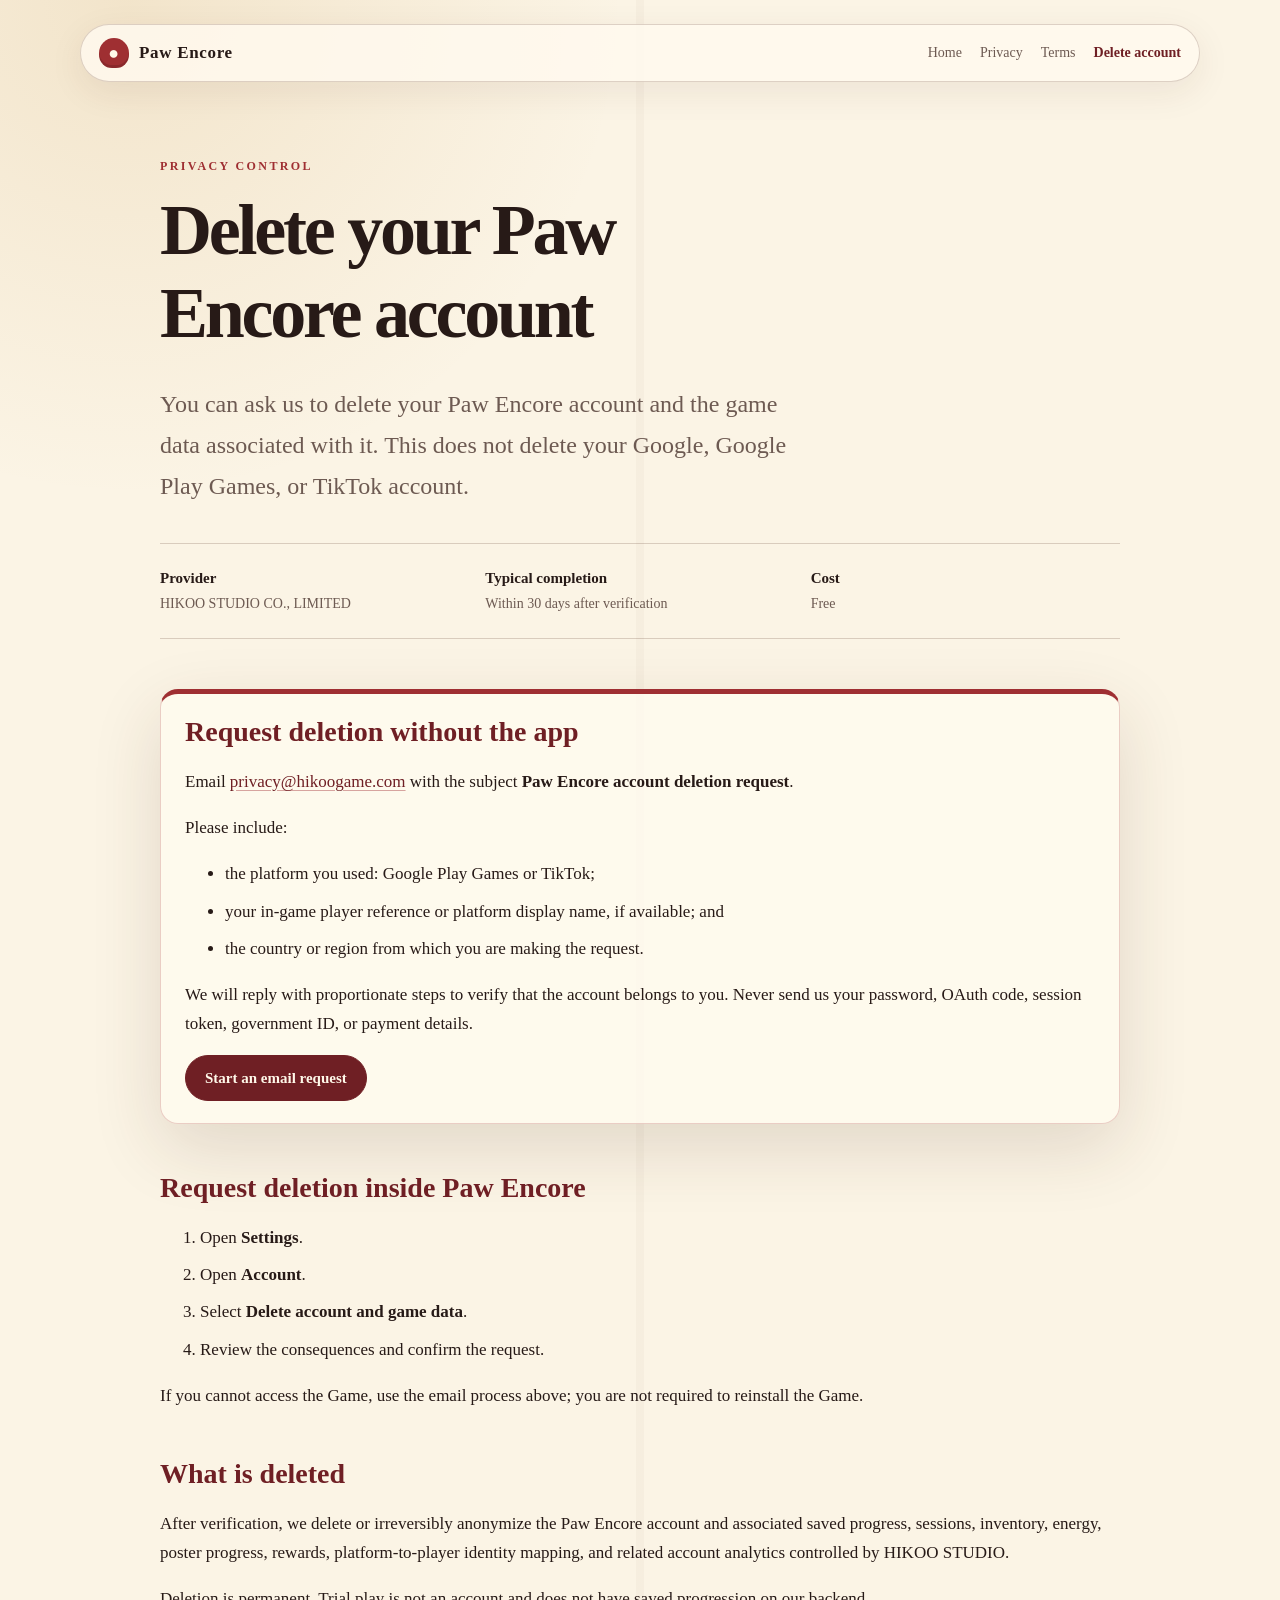
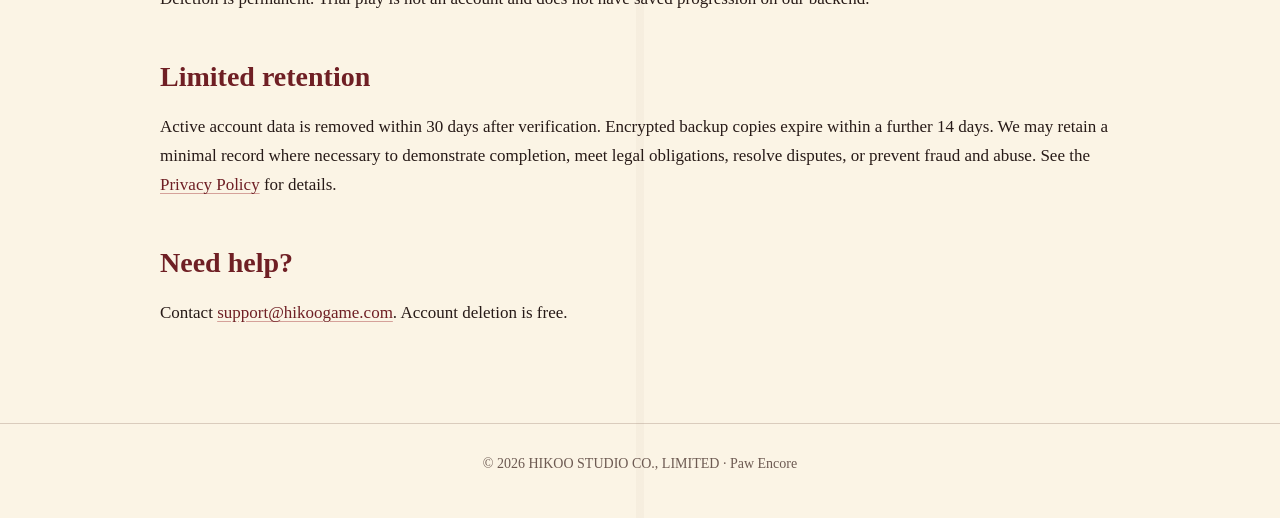
==== paw-encore/delete-account/index.html @ 59c387a2 "Publish Paw Encore legal site" ====
<!doctype html>
<html lang="en">
  <head>
    <meta charset="utf-8">
    <meta name="viewport" content="width=device-width, initial-scale=1">
    <meta name="description" content="Request deletion of your Paw Encore account and associated game data.">
    <title>Delete your account — Paw Encore</title>
    <link rel="icon" href="/favicon.svg" type="image/svg+xml">
    <link rel="stylesheet" href="/assets/site.css">
  </head>
  <body>
    <a class="skip-link" href="#content">Skip to content</a>
    <header class="site-header">
      <a class="brand" href="/"><span class="brand-mark" aria-hidden="true">●</span>Paw Encore</a>
      <nav aria-label="Main navigation">
        <a href="/">Home</a>
        <a href="/paw-encore/privacy/">Privacy</a>
        <a href="/paw-encore/terms/">Terms</a>
        <a aria-current="page" href="/paw-encore/delete-account/">Delete account</a>
      </nav>
    </header>
    <main id="content" class="document">
      <p class="eyebrow">Privacy control</p>
      <h1>Delete your Paw Encore account</h1>
      <p class="lede">You can ask us to delete your Paw Encore account and the game data associated with it. This does not delete your Google, Google Play Games, or TikTok account.</p>
      <div class="document-meta">
        <div><strong>Provider</strong>HIKOO STUDIO CO., LIMITED</div>
        <div><strong>Typical completion</strong>Within 30 days after verification</div>
        <div><strong>Cost</strong>Free</div>
      </div>
      <article class="prose">
        <section class="request-card">
          <h2>Request deletion without the app</h2>
          <p>Email <a href="mailto:privacy@hikoogame.com?subject=Paw%20Encore%20account%20deletion%20request">privacy@hikoogame.com</a> with the subject <strong>Paw Encore account deletion request</strong>.</p>
          <p>Please include:</p>
          <ul>
            <li>the platform you used: Google Play Games or TikTok;</li>
            <li>your in-game player reference or platform display name, if available; and</li>
            <li>the country or region from which you are making the request.</li>
          </ul>
          <p>We will reply with proportionate steps to verify that the account belongs to you. Never send us your password, OAuth code, session token, government ID, or payment details.</p>
          <a class="button" href="mailto:privacy@hikoogame.com?subject=Paw%20Encore%20account%20deletion%20request">Start an email request</a>
        </section>
        <section>
          <h2>Request deletion inside Paw Encore</h2>
          <ol>
            <li>Open <strong>Settings</strong>.</li>
            <li>Open <strong>Account</strong>.</li>
            <li>Select <strong>Delete account and game data</strong>.</li>
            <li>Review the consequences and confirm the request.</li>
          </ol>
          <p>If you cannot access the Game, use the email process above; you are not required to reinstall the Game.</p>
        </section>
        <section>
          <h2>What is deleted</h2>
          <p>After verification, we delete or irreversibly anonymize the Paw Encore account and associated saved progress, sessions, inventory, energy, poster progress, rewards, platform-to-player identity mapping, and related account analytics controlled by HIKOO STUDIO.</p>
          <p>Deletion is permanent. Trial play is not an account and does not have saved progression on our backend.</p>
        </section>
        <section>
          <h2>Limited retention</h2>
          <p>Active account data is removed within 30 days after verification. Encrypted backup copies expire within a further 14 days. We may retain a minimal record where necessary to demonstrate completion, meet legal obligations, resolve disputes, or prevent fraud and abuse. See the <a href="/paw-encore/privacy/">Privacy Policy</a> for details.</p>
        </section>
        <section>
          <h2>Need help?</h2>
          <p>Contact <a href="mailto:support@hikoogame.com">support@hikoogame.com</a>. Account deletion is free.</p>
        </section>
      </article>
    </main>
    <footer class="site-footer">© 2026 HIKOO STUDIO CO., LIMITED · Paw Encore</footer>
  </body>
</html>
---- assets/site.css ----
:root {
  color-scheme: light;
  --ink: #271a17;
  --muted: #6d5a52;
  --paper: #fbf4e5;
  --paper-deep: #f1dfbd;
  --red: #9f2f32;
  --red-dark: #6f1f24;
  --gold: #c18a33;
  --line: rgba(84, 48, 34, 0.2);
  --shadow: 0 24px 70px rgba(74, 39, 26, 0.14);
}

* {
  box-sizing: border-box;
}

html {
  scroll-behavior: smooth;
}

body {
  margin: 0;
  color: var(--ink);
  background:
    radial-gradient(circle at 10% 0%, rgba(193, 138, 51, 0.15), transparent 31rem),
    linear-gradient(90deg, transparent 0 49.7%, rgba(112, 74, 52, 0.035) 49.7% 50.3%, transparent 50.3%),
    var(--paper);
  font-family: "Iowan Old Style", "Palatino Linotype", Palatino, Georgia, serif;
  font-size: 17px;
  line-height: 1.72;
}

a {
  color: var(--red-dark);
  text-decoration-color: rgba(159, 47, 50, 0.42);
  text-underline-offset: 0.18em;
}

a:hover,
a:focus-visible {
  color: var(--red);
  text-decoration-color: currentColor;
}

.skip-link {
  position: fixed;
  top: 0;
  left: 1rem;
  z-index: 10;
  padding: 0.55rem 0.85rem;
  color: white;
  background: var(--red-dark);
  transform: translateY(-120%);
}

.skip-link:focus {
  transform: translateY(0);
}

.site-header {
  width: min(1120px, calc(100% - 32px));
  margin: 24px auto 0;
  display: flex;
  align-items: center;
  justify-content: space-between;
  gap: 24px;
  padding: 13px 18px;
  border: 1px solid var(--line);
  border-radius: 999px;
  background: rgba(255, 250, 239, 0.84);
  box-shadow: 0 10px 35px rgba(77, 42, 29, 0.08);
}

.brand {
  display: inline-flex;
  align-items: center;
  gap: 10px;
  color: var(--ink);
  font-weight: 700;
  letter-spacing: 0.04em;
  text-decoration: none;
}

.brand-mark {
  width: 30px;
  height: 30px;
  display: grid;
  place-items: center;
  border-radius: 50% 50% 44% 44%;
  color: #fff8e9;
  background: var(--red);
  box-shadow: inset 0 -3px 0 rgba(67, 16, 19, 0.22);
  font-family: Georgia, serif;
  font-size: 18px;
}

nav {
  display: flex;
  flex-wrap: wrap;
  justify-content: flex-end;
  gap: 7px 18px;
  font-size: 14px;
}

nav a {
  color: var(--muted);
  text-decoration: none;
}

nav a[aria-current="page"] {
  color: var(--red-dark);
  font-weight: 700;
}

.hero,
.document {
  width: min(960px, calc(100% - 32px));
  margin: 74px auto 96px;
}

.hero {
  min-height: 66vh;
  display: grid;
  align-content: center;
}

.eyebrow {
  margin: 0 0 12px;
  color: var(--red);
  font-size: 12px;
  font-weight: 800;
  letter-spacing: 0.2em;
  text-transform: uppercase;
}

h1,
h2,
h3 {
  line-height: 1.16;
  text-wrap: balance;
}

h1 {
  max-width: 14ch;
  margin: 0;
  font-size: clamp(52px, 10vw, 104px);
  font-weight: 600;
  letter-spacing: -0.045em;
}

.document h1 {
  max-width: 18ch;
  font-size: clamp(40px, 7vw, 72px);
}

.lede {
  max-width: 650px;
  margin: 28px 0 0;
  color: var(--muted);
  font-size: clamp(19px, 2.5vw, 24px);
}

.hero-actions {
  display: flex;
  flex-wrap: wrap;
  gap: 12px;
  margin-top: 34px;
}

.button {
  display: inline-flex;
  align-items: center;
  min-height: 46px;
  padding: 9px 19px;
  border: 1px solid var(--red-dark);
  border-radius: 999px;
  color: #fff8e9;
  background: var(--red-dark);
  font-size: 15px;
  font-weight: 700;
  text-decoration: none;
}

.button.secondary {
  color: var(--red-dark);
  background: transparent;
}

.document-meta {
  display: grid;
  grid-template-columns: repeat(3, minmax(0, 1fr));
  gap: 16px;
  margin: 36px 0 50px;
  padding: 22px 0;
  border-top: 1px solid var(--line);
  border-bottom: 1px solid var(--line);
  color: var(--muted);
  font-size: 14px;
}

.document-meta strong {
  display: block;
  color: var(--ink);
  font-size: 15px;
}

.document-grid {
  display: grid;
  grid-template-columns: 210px minmax(0, 1fr);
  gap: 52px;
  align-items: start;
}

.toc {
  position: sticky;
  top: 24px;
  padding: 20px;
  border-left: 3px solid var(--gold);
  color: var(--muted);
  font-size: 14px;
}

.toc strong {
  display: block;
  margin-bottom: 8px;
  color: var(--ink);
}

.toc a {
  display: block;
  padding: 3px 0;
  color: inherit;
  text-decoration: none;
}

.prose {
  min-width: 0;
}

.prose section {
  scroll-margin-top: 26px;
  margin-bottom: 48px;
}

.prose h2 {
  margin: 0 0 18px;
  color: var(--red-dark);
  font-size: 28px;
}

.prose h3 {
  margin: 28px 0 10px;
  font-size: 20px;
}

.prose p,
.prose ul,
.prose ol {
  margin-top: 0;
}

.prose li + li {
  margin-top: 8px;
}

.notice,
.request-card {
  padding: 22px 24px;
  border: 1px solid rgba(159, 47, 50, 0.22);
  border-radius: 18px;
  background: rgba(255, 251, 240, 0.76);
  box-shadow: var(--shadow);
}

.request-card {
  margin: 24px 0;
  border-top: 5px solid var(--red);
}

.request-card h2,
.request-card h3 {
  margin-top: 0;
}

.site-footer {
  padding: 28px 16px 42px;
  border-top: 1px solid var(--line);
  color: var(--muted);
  text-align: center;
  font-size: 14px;
}

@media (max-width: 760px) {
  body {
    font-size: 16px;
  }

  .site-header {
    align-items: flex-start;
    border-radius: 24px;
  }

  nav {
    max-width: 190px;
  }

  .hero,
  .document {
    margin-top: 52px;
  }

  .document-meta,
  .document-grid {
    grid-template-columns: 1fr;
  }

  .document-grid {
    gap: 26px;
  }

  .toc {
    position: static;
  }
}

@media (prefers-reduced-motion: no-preference) {
  .hero > *,
  .document > * {
    animation: reveal 500ms both;
  }

  .hero > :nth-child(2),
  .document > :nth-child(2) {
    animation-delay: 70ms;
  }

  .hero > :nth-child(3),
  .document > :nth-child(3) {
    animation-delay: 140ms;
  }

  @keyframes reveal {
    from {
      opacity: 0;
      transform: translateY(12px);
    }
  }
}
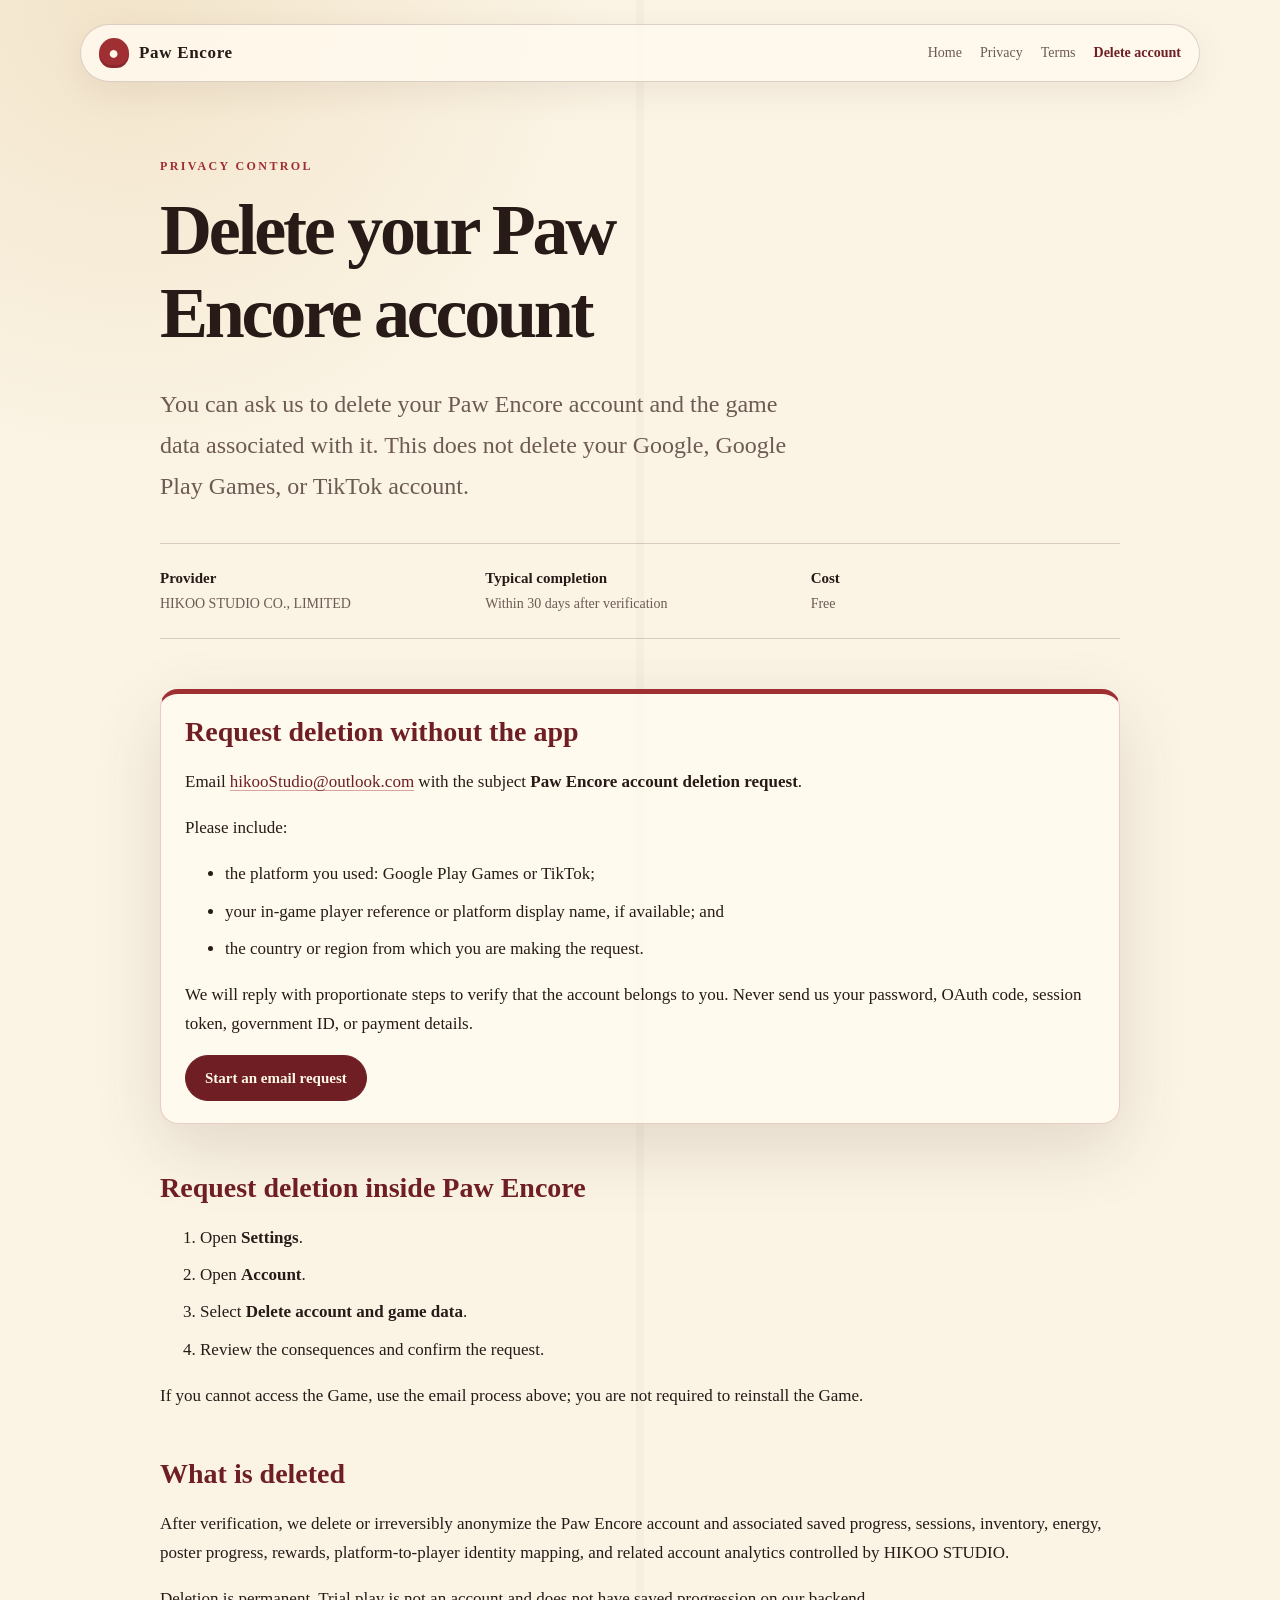
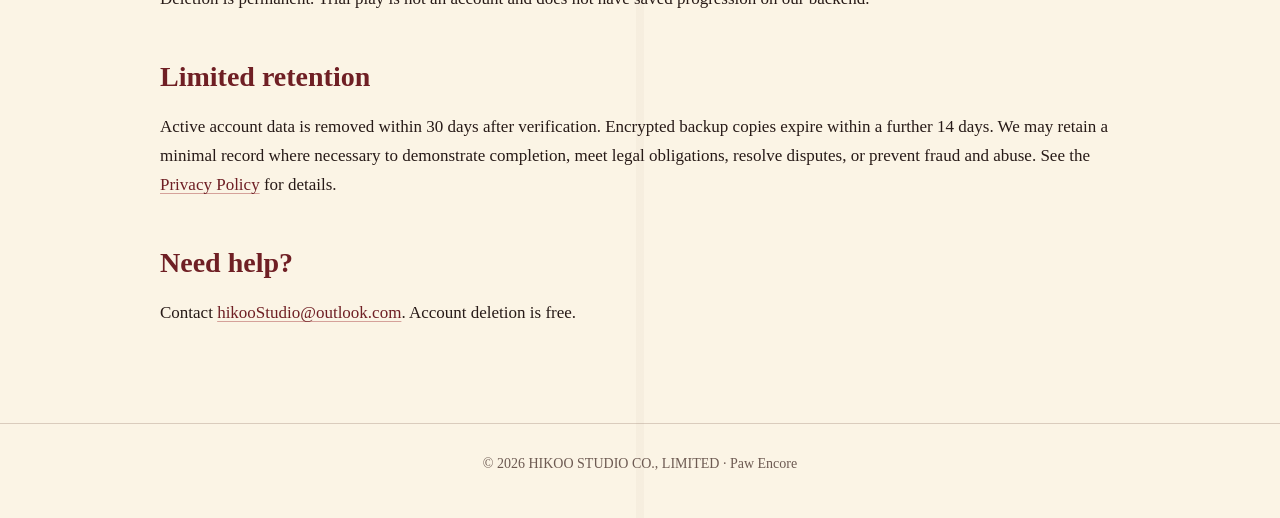
==== commit bad85928: "docs: publish operator contact mailbox" ====
--- a/paw-encore/delete-account/index.html
+++ b/paw-encore/delete-account/index.html
@@ -31,7 +31,7 @@
       <article class="prose">
         <section class="request-card">
           <h2>Request deletion without the app</h2>
-          <p>Email <a href="mailto:privacy@hikoogame.com?subject=Paw%20Encore%20account%20deletion%20request">privacy@hikoogame.com</a> with the subject <strong>Paw Encore account deletion request</strong>.</p>
+          <p>Email <a href="mailto:hikooStudio@outlook.com?subject=Paw%20Encore%20account%20deletion%20request">hikooStudio@outlook.com</a> with the subject <strong>Paw Encore account deletion request</strong>.</p>
           <p>Please include:</p>
           <ul>
             <li>the platform you used: Google Play Games or TikTok;</li>
@@ -39,7 +39,7 @@
             <li>the country or region from which you are making the request.</li>
           </ul>
           <p>We will reply with proportionate steps to verify that the account belongs to you. Never send us your password, OAuth code, session token, government ID, or payment details.</p>
-          <a class="button" href="mailto:privacy@hikoogame.com?subject=Paw%20Encore%20account%20deletion%20request">Start an email request</a>
+          <a class="button" href="mailto:hikooStudio@outlook.com?subject=Paw%20Encore%20account%20deletion%20request">Start an email request</a>
         </section>
         <section>
           <h2>Request deletion inside Paw Encore</h2>
@@ -62,7 +62,7 @@
         </section>
         <section>
           <h2>Need help?</h2>
-          <p>Contact <a href="mailto:support@hikoogame.com">support@hikoogame.com</a>. Account deletion is free.</p>
+          <p>Contact <a href="mailto:hikooStudio@outlook.com">hikooStudio@outlook.com</a>. Account deletion is free.</p>
         </section>
       </article>
     </main>
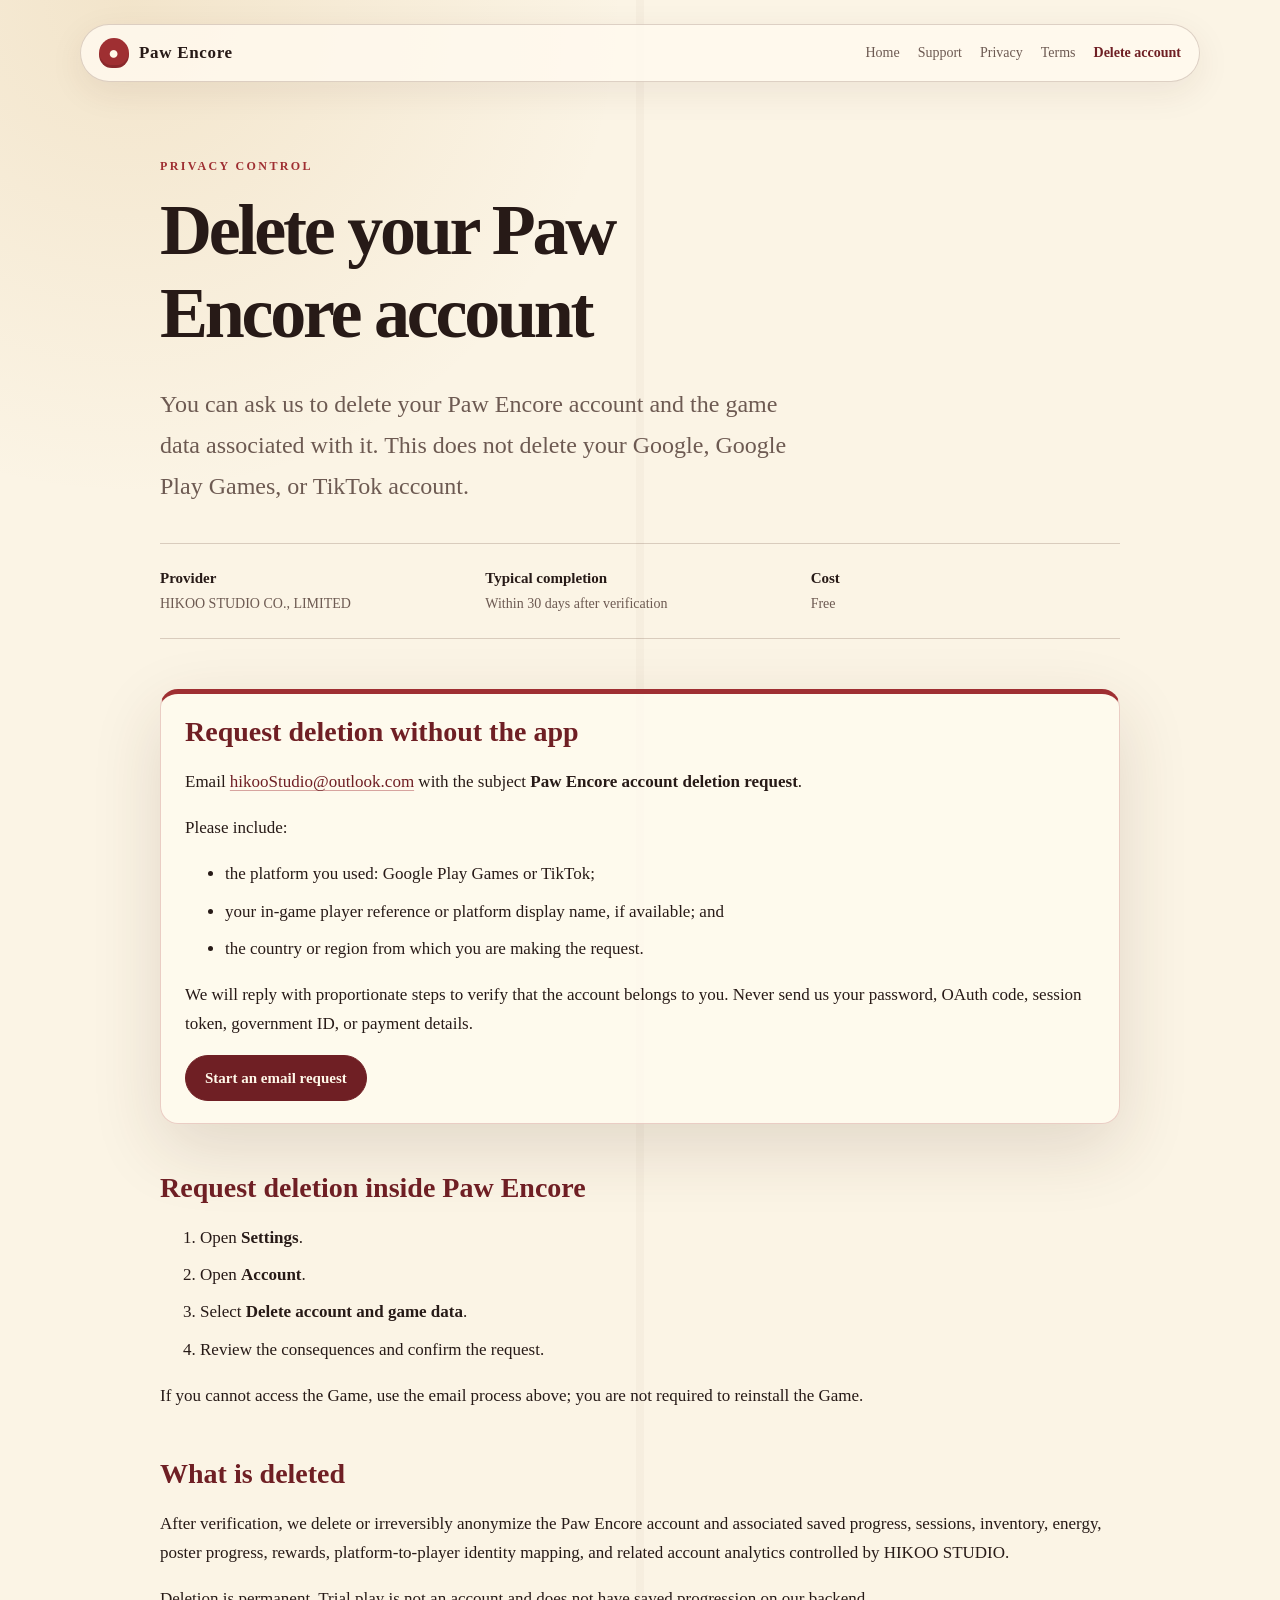
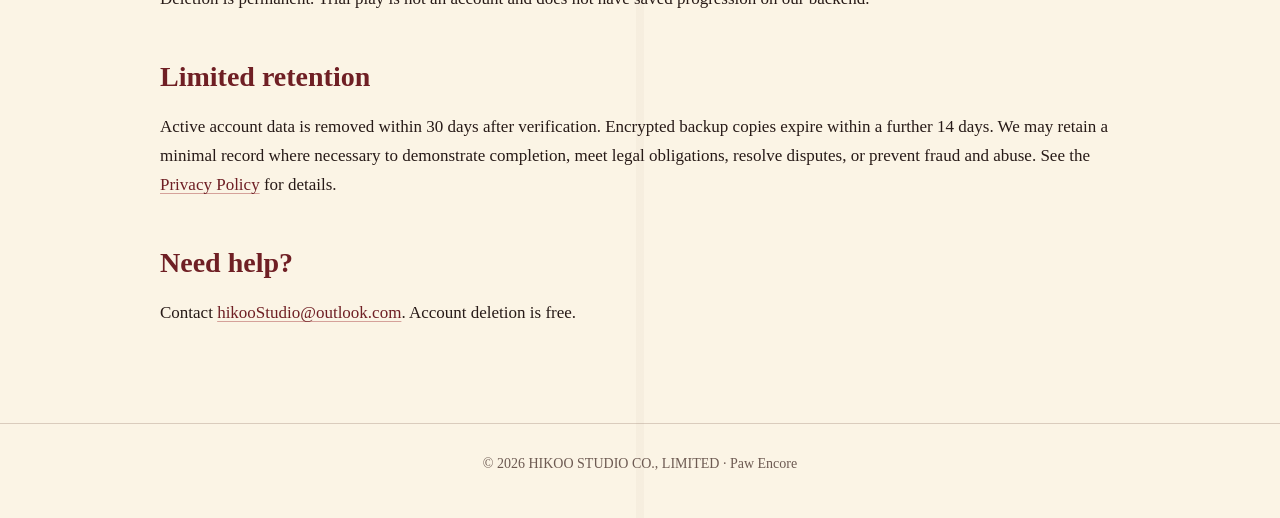
==== commit 153bd76d: "Add Paw Encore iOS support and privacy details" ====
--- a/paw-encore/delete-account/index.html
+++ b/paw-encore/delete-account/index.html
@@ -14,6 +14,7 @@
       <a class="brand" href="/"><span class="brand-mark" aria-hidden="true">●</span>Paw Encore</a>
       <nav aria-label="Main navigation">
         <a href="/">Home</a>
+        <a href="/paw-encore/support/">Support</a>
         <a href="/paw-encore/privacy/">Privacy</a>
         <a href="/paw-encore/terms/">Terms</a>
         <a aria-current="page" href="/paw-encore/delete-account/">Delete account</a>
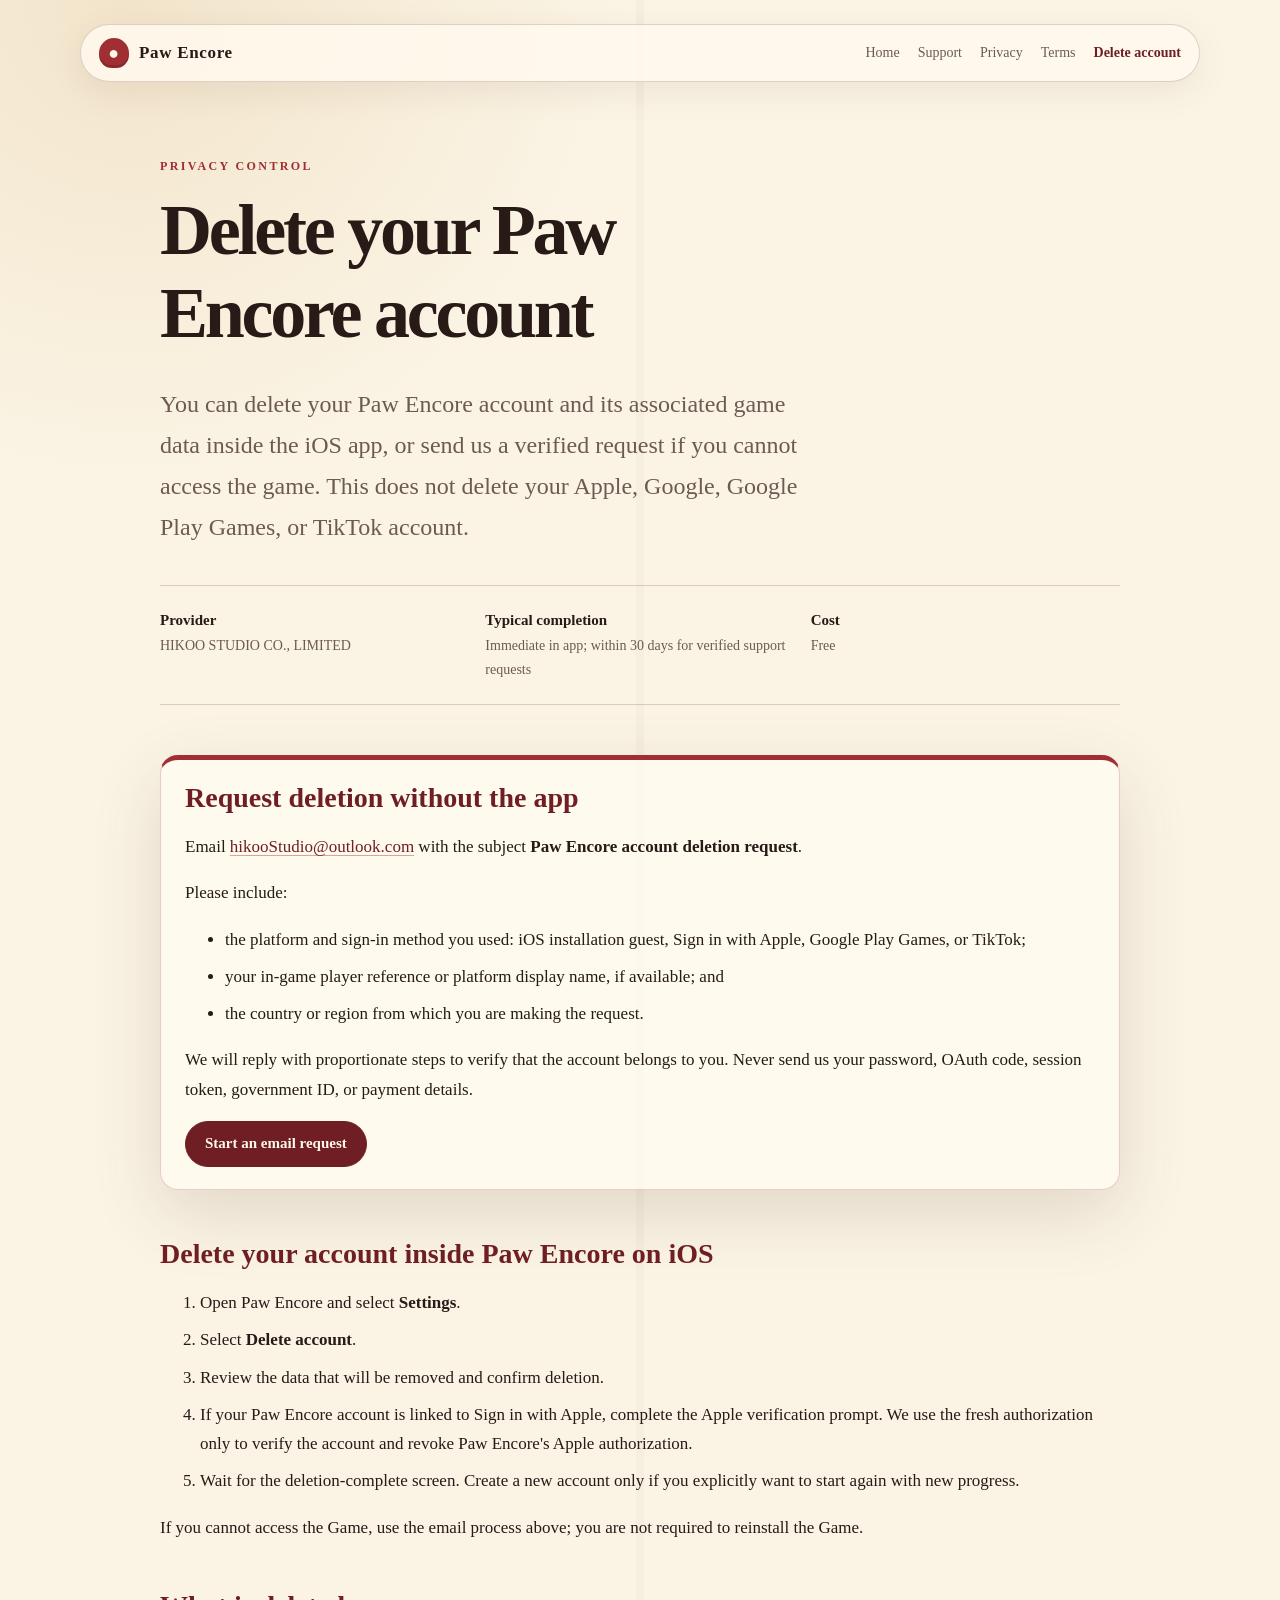
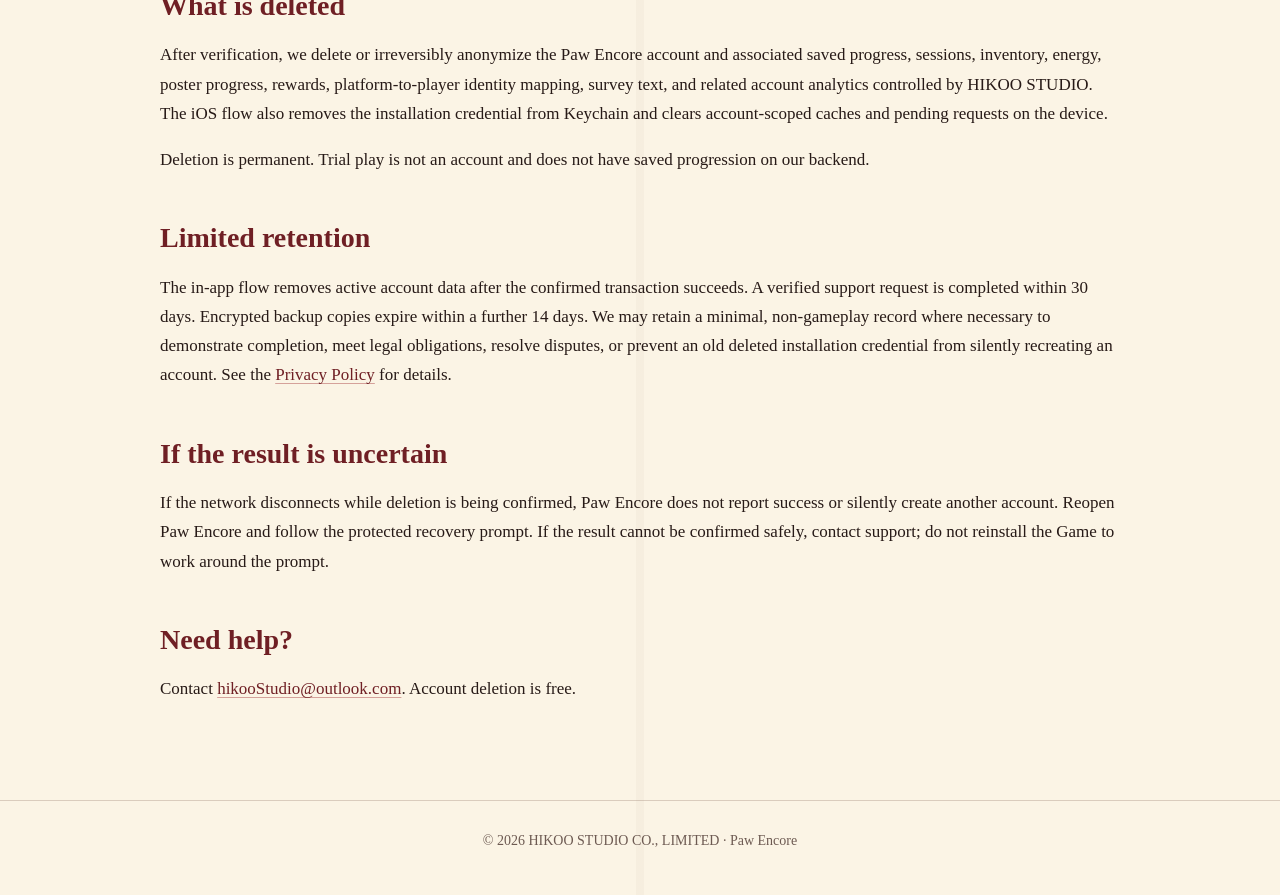
==== commit 5e989db4: "Sync iOS privacy and deletion guidance" ====
--- a/paw-encore/delete-account/index.html
+++ b/paw-encore/delete-account/index.html
@@ -23,10 +23,10 @@
     <main id="content" class="document">
       <p class="eyebrow">Privacy control</p>
       <h1>Delete your Paw Encore account</h1>
-      <p class="lede">You can ask us to delete your Paw Encore account and the game data associated with it. This does not delete your Google, Google Play Games, or TikTok account.</p>
+      <p class="lede">You can delete your Paw Encore account and its associated game data inside the iOS app, or send us a verified request if you cannot access the game. This does not delete your Apple, Google, Google Play Games, or TikTok account.</p>
       <div class="document-meta">
         <div><strong>Provider</strong>HIKOO STUDIO CO., LIMITED</div>
-        <div><strong>Typical completion</strong>Within 30 days after verification</div>
+        <div><strong>Typical completion</strong>Immediate in app; within 30 days for verified support requests</div>
         <div><strong>Cost</strong>Free</div>
       </div>
       <article class="prose">
@@ -35,7 +35,7 @@
           <p>Email <a href="mailto:hikooStudio@outlook.com?subject=Paw%20Encore%20account%20deletion%20request">hikooStudio@outlook.com</a> with the subject <strong>Paw Encore account deletion request</strong>.</p>
           <p>Please include:</p>
           <ul>
-            <li>the platform you used: Google Play Games or TikTok;</li>
+            <li>the platform and sign-in method you used: iOS installation guest, Sign in with Apple, Google Play Games, or TikTok;</li>
             <li>your in-game player reference or platform display name, if available; and</li>
             <li>the country or region from which you are making the request.</li>
           </ul>
@@ -43,23 +43,28 @@
           <a class="button" href="mailto:hikooStudio@outlook.com?subject=Paw%20Encore%20account%20deletion%20request">Start an email request</a>
         </section>
         <section>
-          <h2>Request deletion inside Paw Encore</h2>
+          <h2>Delete your account inside Paw Encore on iOS</h2>
           <ol>
-            <li>Open <strong>Settings</strong>.</li>
-            <li>Open <strong>Account</strong>.</li>
-            <li>Select <strong>Delete account and game data</strong>.</li>
-            <li>Review the consequences and confirm the request.</li>
+            <li>Open Paw Encore and select <strong>Settings</strong>.</li>
+            <li>Select <strong>Delete account</strong>.</li>
+            <li>Review the data that will be removed and confirm deletion.</li>
+            <li>If your Paw Encore account is linked to Sign in with Apple, complete the Apple verification prompt. We use the fresh authorization only to verify the account and revoke Paw Encore's Apple authorization.</li>
+            <li>Wait for the deletion-complete screen. Create a new account only if you explicitly want to start again with new progress.</li>
           </ol>
           <p>If you cannot access the Game, use the email process above; you are not required to reinstall the Game.</p>
         </section>
         <section>
           <h2>What is deleted</h2>
-          <p>After verification, we delete or irreversibly anonymize the Paw Encore account and associated saved progress, sessions, inventory, energy, poster progress, rewards, platform-to-player identity mapping, and related account analytics controlled by HIKOO STUDIO.</p>
+          <p>After verification, we delete or irreversibly anonymize the Paw Encore account and associated saved progress, sessions, inventory, energy, poster progress, rewards, platform-to-player identity mapping, survey text, and related account analytics controlled by HIKOO STUDIO. The iOS flow also removes the installation credential from Keychain and clears account-scoped caches and pending requests on the device.</p>
           <p>Deletion is permanent. Trial play is not an account and does not have saved progression on our backend.</p>
         </section>
         <section>
           <h2>Limited retention</h2>
-          <p>Active account data is removed within 30 days after verification. Encrypted backup copies expire within a further 14 days. We may retain a minimal record where necessary to demonstrate completion, meet legal obligations, resolve disputes, or prevent fraud and abuse. See the <a href="/paw-encore/privacy/">Privacy Policy</a> for details.</p>
+          <p>The in-app flow removes active account data after the confirmed transaction succeeds. A verified support request is completed within 30 days. Encrypted backup copies expire within a further 14 days. We may retain a minimal, non-gameplay record where necessary to demonstrate completion, meet legal obligations, resolve disputes, or prevent an old deleted installation credential from silently recreating an account. See the <a href="/paw-encore/privacy/">Privacy Policy</a> for details.</p>
+        </section>
+        <section>
+          <h2>If the result is uncertain</h2>
+          <p>If the network disconnects while deletion is being confirmed, Paw Encore does not report success or silently create another account. Reopen Paw Encore and follow the protected recovery prompt. If the result cannot be confirmed safely, contact support; do not reinstall the Game to work around the prompt.</p>
         </section>
         <section>
           <h2>Need help?</h2>
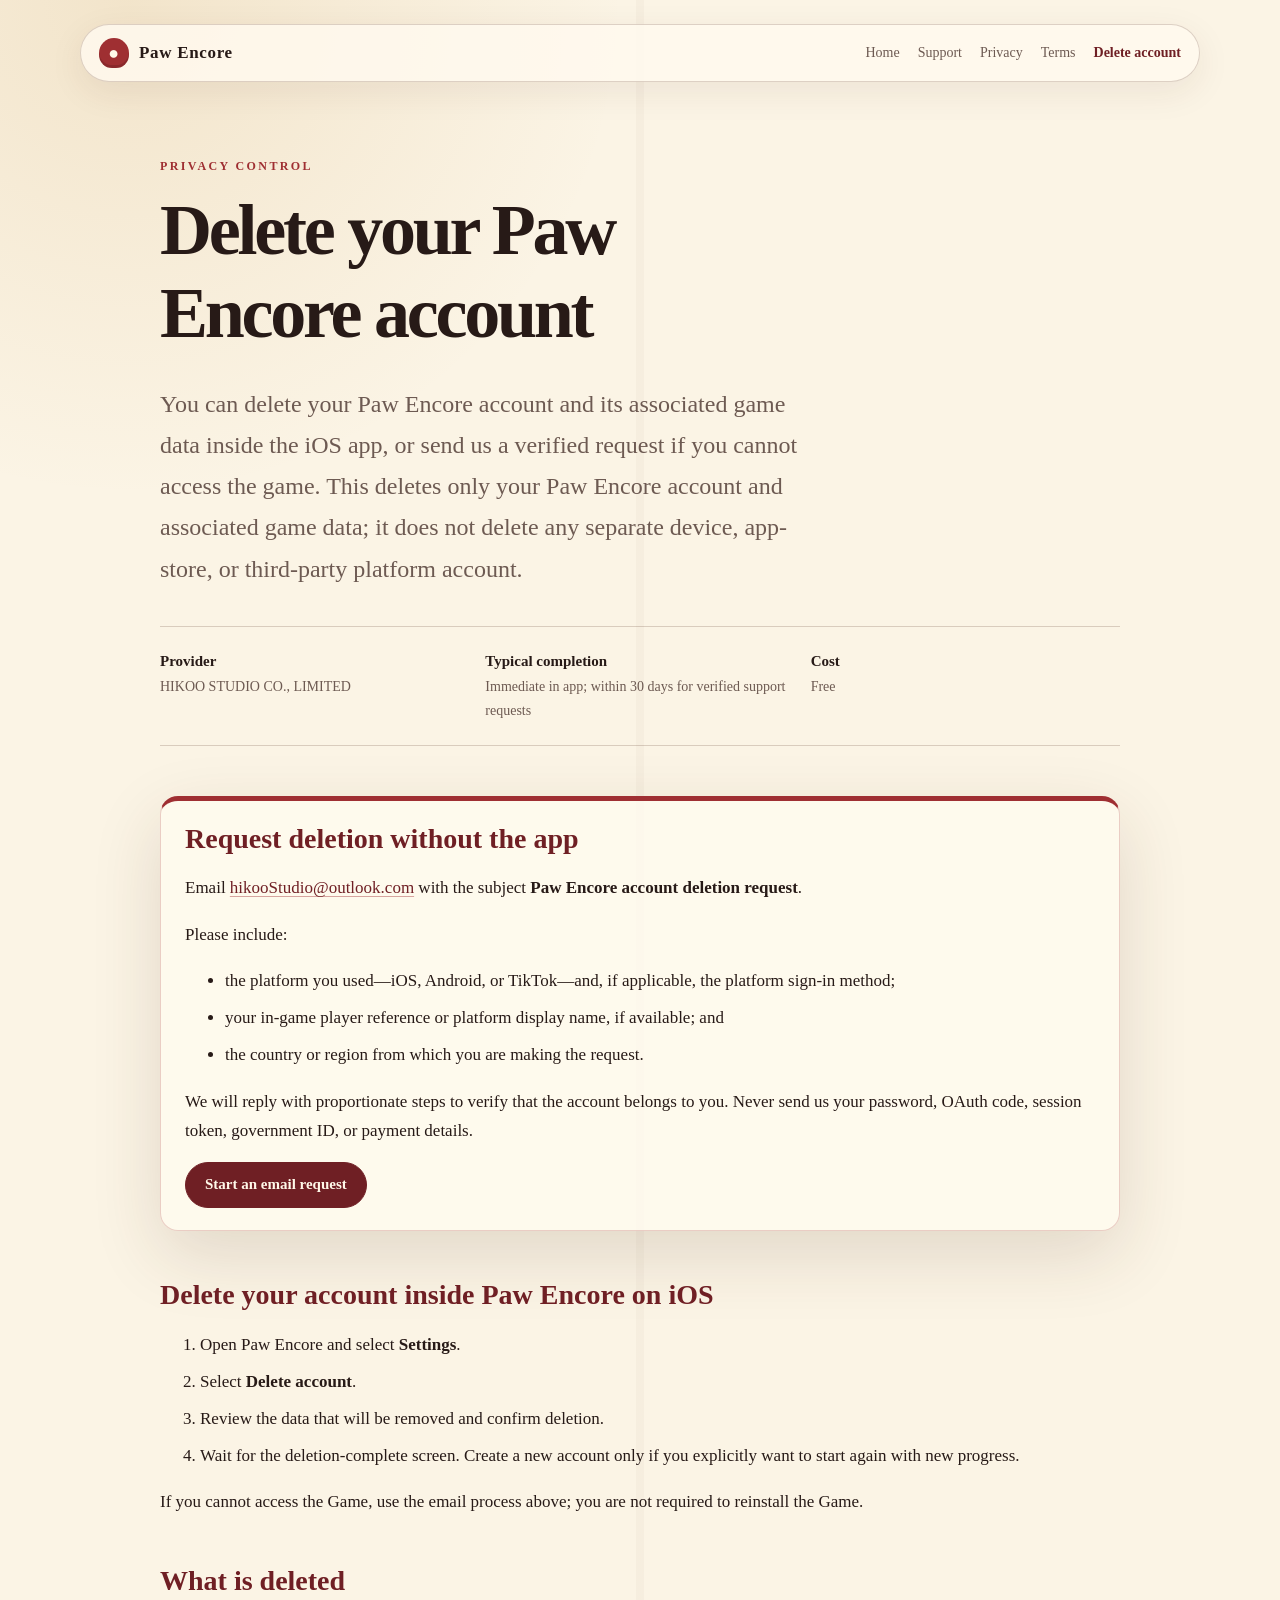
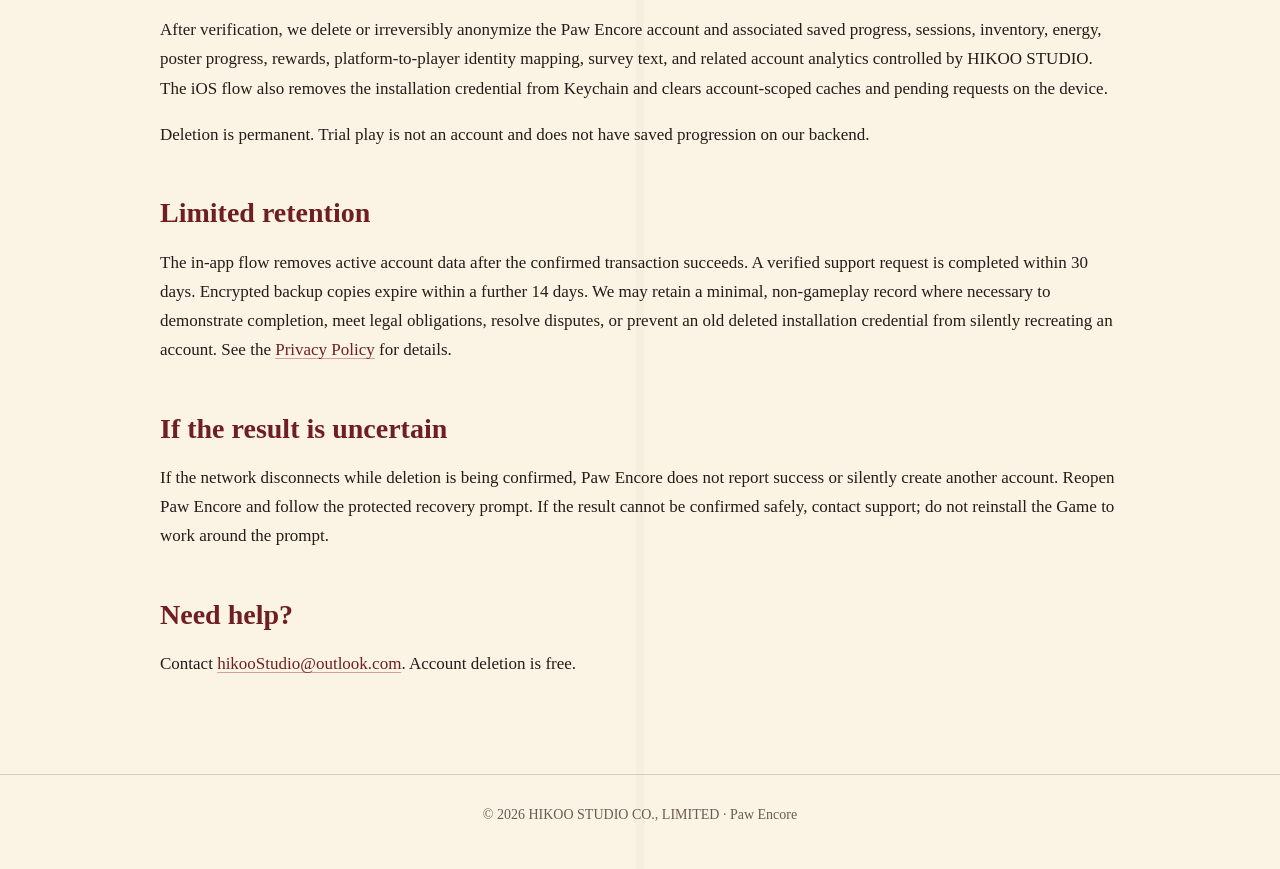
==== commit 5b1652b3: "Remove obsolete iOS Apple account guidance" ====
--- a/paw-encore/delete-account/index.html
+++ b/paw-encore/delete-account/index.html
@@ -23,7 +23,7 @@
     <main id="content" class="document">
       <p class="eyebrow">Privacy control</p>
       <h1>Delete your Paw Encore account</h1>
-      <p class="lede">You can delete your Paw Encore account and its associated game data inside the iOS app, or send us a verified request if you cannot access the game. This does not delete your Apple, Google, Google Play Games, or TikTok account.</p>
+      <p class="lede">You can delete your Paw Encore account and its associated game data inside the iOS app, or send us a verified request if you cannot access the game. This deletes only your Paw Encore account and associated game data; it does not delete any separate device, app-store, or third-party platform account.</p>
       <div class="document-meta">
         <div><strong>Provider</strong>HIKOO STUDIO CO., LIMITED</div>
         <div><strong>Typical completion</strong>Immediate in app; within 30 days for verified support requests</div>
@@ -35,7 +35,7 @@
           <p>Email <a href="mailto:hikooStudio@outlook.com?subject=Paw%20Encore%20account%20deletion%20request">hikooStudio@outlook.com</a> with the subject <strong>Paw Encore account deletion request</strong>.</p>
           <p>Please include:</p>
           <ul>
-            <li>the platform and sign-in method you used: iOS installation guest, Sign in with Apple, Google Play Games, or TikTok;</li>
+            <li>the platform you used—iOS, Android, or TikTok—and, if applicable, the platform sign-in method;</li>
             <li>your in-game player reference or platform display name, if available; and</li>
             <li>the country or region from which you are making the request.</li>
           </ul>
@@ -48,7 +48,6 @@
             <li>Open Paw Encore and select <strong>Settings</strong>.</li>
             <li>Select <strong>Delete account</strong>.</li>
             <li>Review the data that will be removed and confirm deletion.</li>
-            <li>If your Paw Encore account is linked to Sign in with Apple, complete the Apple verification prompt. We use the fresh authorization only to verify the account and revoke Paw Encore's Apple authorization.</li>
             <li>Wait for the deletion-complete screen. Create a new account only if you explicitly want to start again with new progress.</li>
           </ol>
           <p>If you cannot access the Game, use the email process above; you are not required to reinstall the Game.</p>
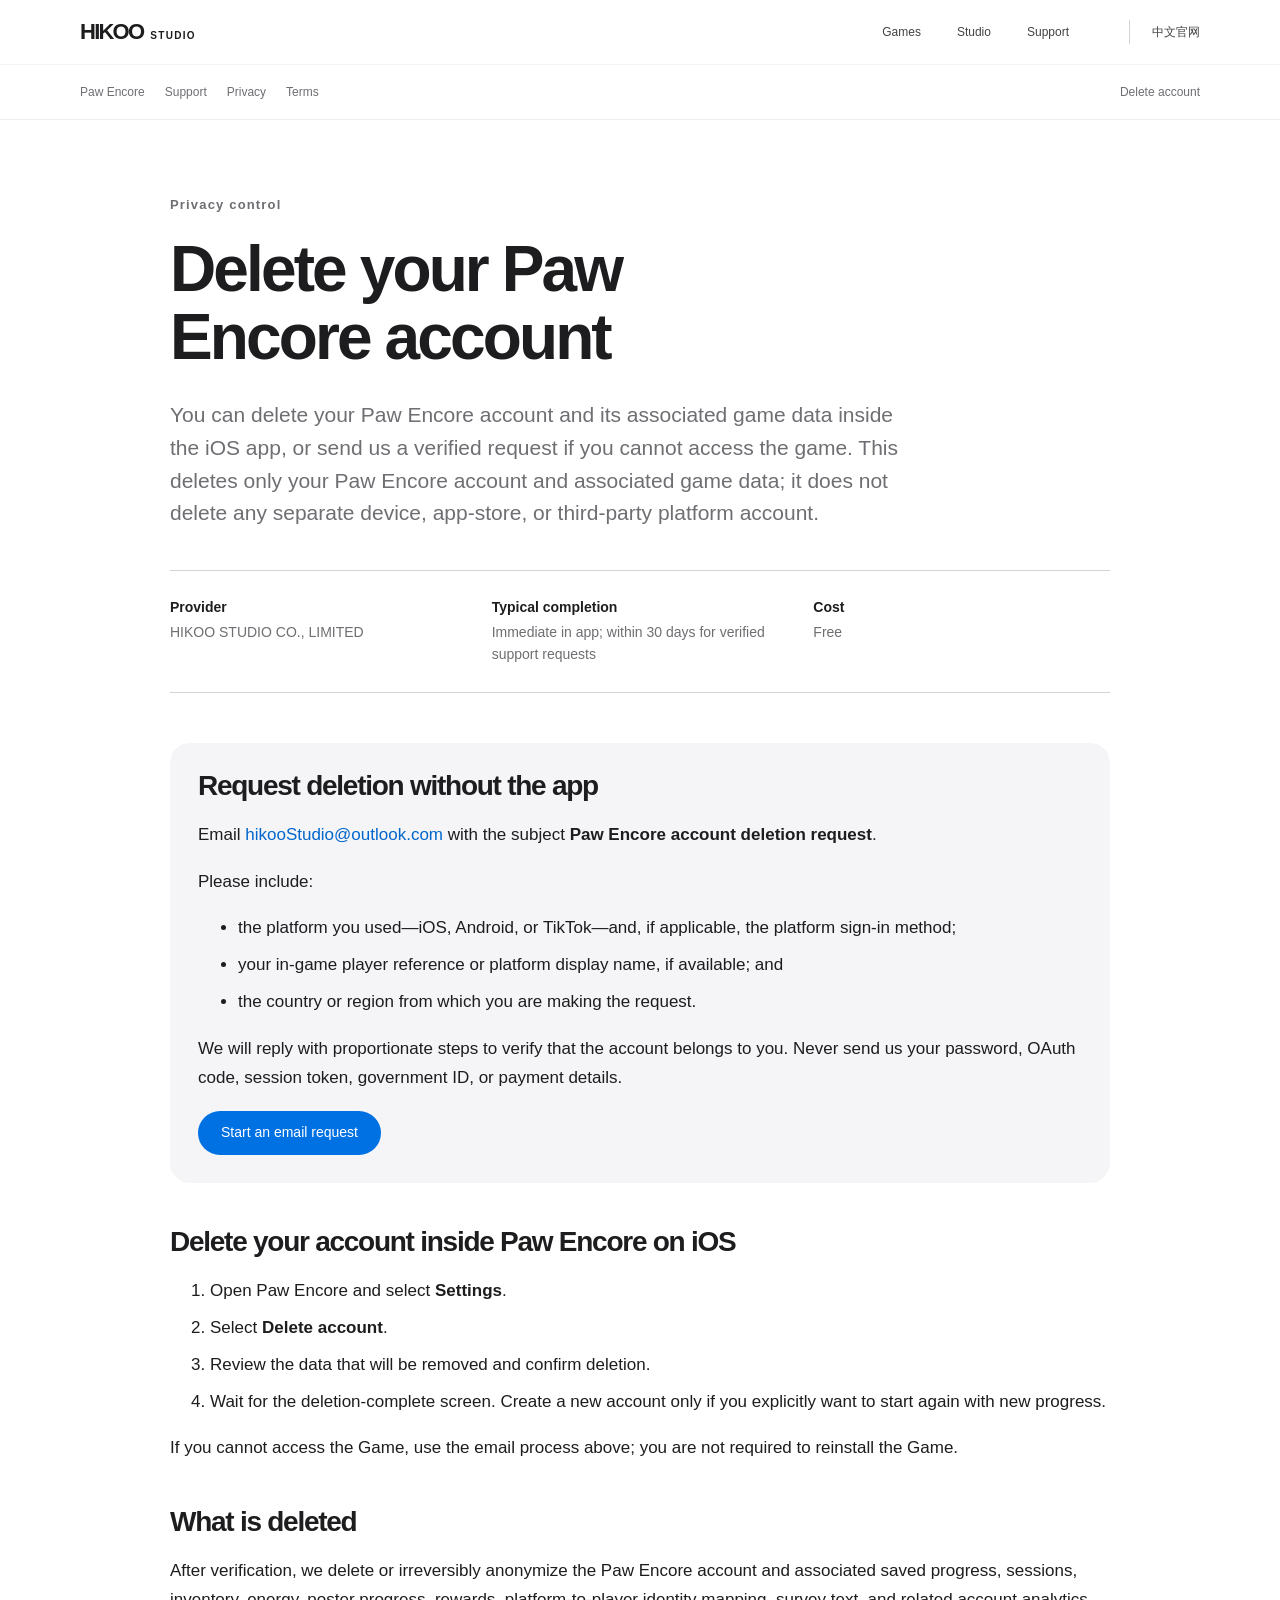
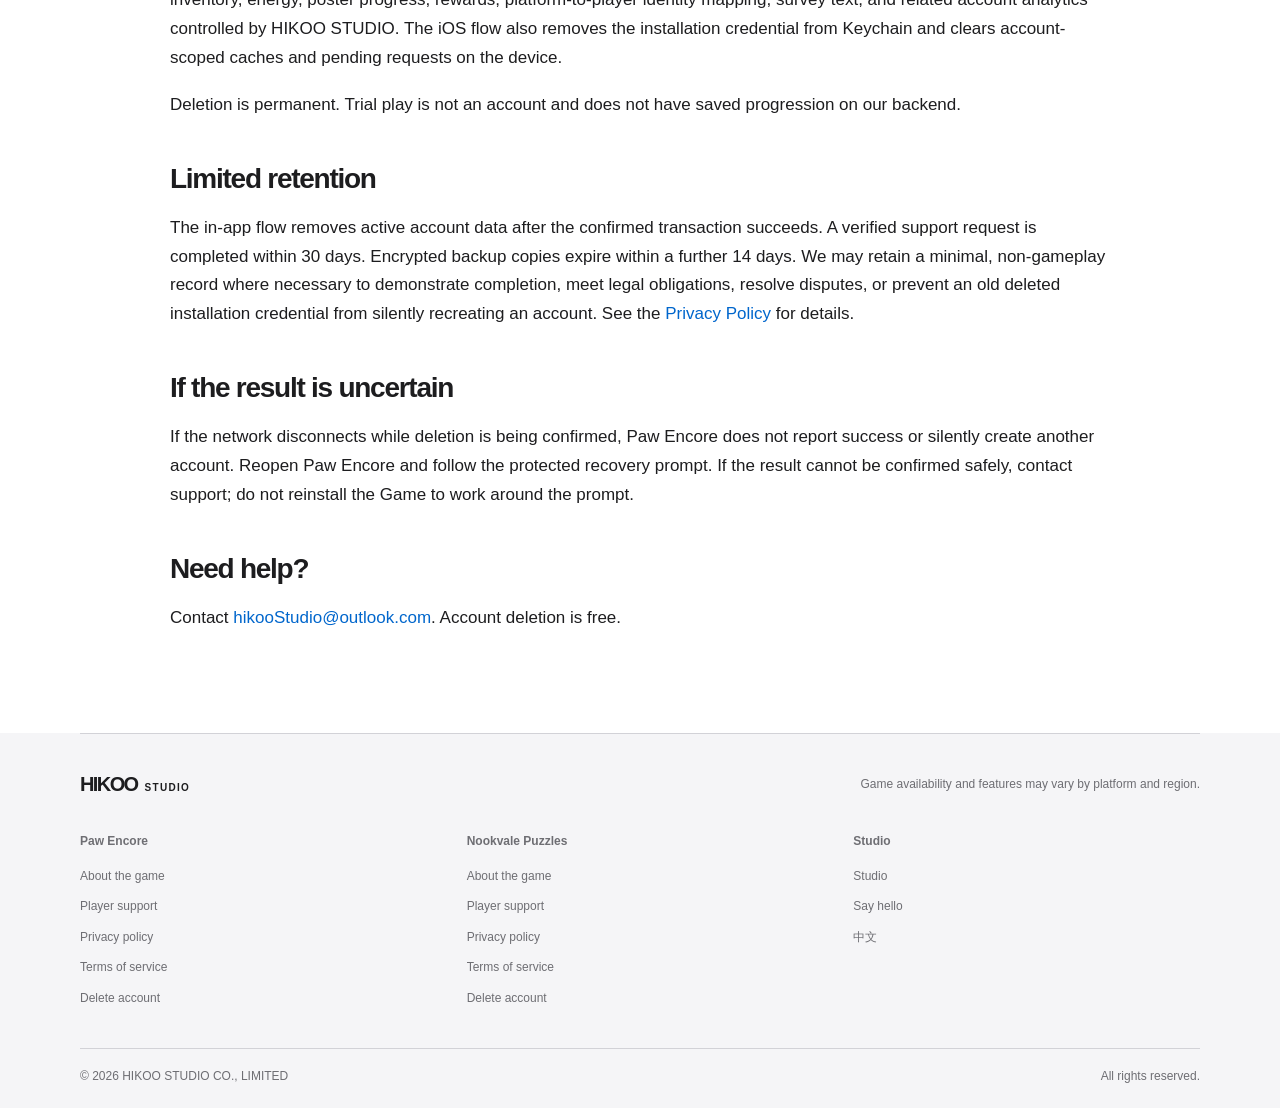
==== commit 217cdec1: "feat: publish bilingual HIKOO studio and game showcases" ====
--- a/paw-encore/delete-account/index.html
+++ b/paw-encore/delete-account/index.html
@@ -1,46 +1,102 @@
 <!doctype html>
 <html lang="en">
   <head>
-    <meta charset="utf-8">
-    <meta name="viewport" content="width=device-width, initial-scale=1">
-    <meta name="description" content="Request deletion of your Paw Encore account and associated game data.">
+    <meta charset="utf-8" />
+    <meta name="viewport" content="width=device-width, initial-scale=1" />
+    <meta
+      name="description"
+      content="Request deletion of your Paw Encore account and associated game data."
+    />
     <title>Delete your account — Paw Encore</title>
-    <link rel="icon" href="/favicon.svg" type="image/svg+xml">
-    <link rel="stylesheet" href="/assets/site.css">
+    <link rel="icon" href="/favicon.svg" type="image/svg+xml" />
+    <link rel="stylesheet" href="/assets/site.css?v=68fdacf8c5ce" />
   </head>
   <body>
     <a class="skip-link" href="#content">Skip to content</a>
-    <header class="site-header">
-      <a class="brand" href="/"><span class="brand-mark" aria-hidden="true">●</span>Paw Encore</a>
-      <nav aria-label="Main navigation">
-        <a href="/">Home</a>
-        <a href="/paw-encore/support/">Support</a>
-        <a href="/paw-encore/privacy/">Privacy</a>
-        <a href="/paw-encore/terms/">Terms</a>
-        <a aria-current="page" href="/paw-encore/delete-account/">Delete account</a>
-      </nav>
+    <header class="global-header">
+      <div class="nav-inner">
+        <a class="studio-brand" href="/" aria-label="HIKOO Studio home"
+          >HIKOO<span>STUDIO</span></a
+        >
+        <nav aria-label="Main navigation">
+          <a href="/#games">Games</a
+          ><a class="nav-about" href="/#studio">Studio</a
+          ><a href="/#support">Support</a>
+        </nav>
+        <a
+          class="language"
+          href="/zh/paw-encore/"
+          lang="zh-Hans"
+          aria-label="查看中文游戏介绍"
+          >中文官网</a
+        >
+      </div>
     </header>
+    <div class="product-nav">
+      <div class="section-width">
+        <a href="/paw-encore/">Paw Encore</a
+        ><a href="/paw-encore/support/">Support</a
+        ><a href="/paw-encore/privacy/">Privacy</a
+        ><a href="/paw-encore/terms/">Terms</a
+        ><a aria-current="page" href="/paw-encore/delete-account/"
+          >Delete account</a
+        >
+      </div>
+    </div>
     <main id="content" class="document">
       <p class="eyebrow">Privacy control</p>
       <h1>Delete your Paw Encore account</h1>
-      <p class="lede">You can delete your Paw Encore account and its associated game data inside the iOS app, or send us a verified request if you cannot access the game. This deletes only your Paw Encore account and associated game data; it does not delete any separate device, app-store, or third-party platform account.</p>
+      <p class="lede">
+        You can delete your Paw Encore account and its associated game data
+        inside the iOS app, or send us a verified request if you cannot access
+        the game. This deletes only your Paw Encore account and associated game
+        data; it does not delete any separate device, app-store, or third-party
+        platform account.
+      </p>
       <div class="document-meta">
         <div><strong>Provider</strong>HIKOO STUDIO CO., LIMITED</div>
-        <div><strong>Typical completion</strong>Immediate in app; within 30 days for verified support requests</div>
+        <div>
+          <strong>Typical completion</strong>Immediate in app; within 30 days
+          for verified support requests
+        </div>
         <div><strong>Cost</strong>Free</div>
       </div>
       <article class="prose">
         <section class="request-card">
           <h2>Request deletion without the app</h2>
-          <p>Email <a href="mailto:hikooStudio@outlook.com?subject=Paw%20Encore%20account%20deletion%20request">hikooStudio@outlook.com</a> with the subject <strong>Paw Encore account deletion request</strong>.</p>
+          <p>
+            Email
+            <a
+              href="mailto:hikooStudio@outlook.com?subject=Paw%20Encore%20account%20deletion%20request"
+              >hikooStudio@outlook.com</a
+            >
+            with the subject
+            <strong>Paw Encore account deletion request</strong>.
+          </p>
           <p>Please include:</p>
           <ul>
-            <li>the platform you used—iOS, Android, or TikTok—and, if applicable, the platform sign-in method;</li>
-            <li>your in-game player reference or platform display name, if available; and</li>
-            <li>the country or region from which you are making the request.</li>
+            <li>
+              the platform you used—iOS, Android, or TikTok—and, if applicable,
+              the platform sign-in method;
+            </li>
+            <li>
+              your in-game player reference or platform display name, if
+              available; and
+            </li>
+            <li>
+              the country or region from which you are making the request.
+            </li>
           </ul>
-          <p>We will reply with proportionate steps to verify that the account belongs to you. Never send us your password, OAuth code, session token, government ID, or payment details.</p>
-          <a class="button" href="mailto:hikooStudio@outlook.com?subject=Paw%20Encore%20account%20deletion%20request">Start an email request</a>
+          <p>
+            We will reply with proportionate steps to verify that the account
+            belongs to you. Never send us your password, OAuth code, session
+            token, government ID, or payment details.
+          </p>
+          <a
+            class="button"
+            href="mailto:hikooStudio@outlook.com?subject=Paw%20Encore%20account%20deletion%20request"
+            >Start an email request</a
+          >
         </section>
         <section>
           <h2>Delete your account inside Paw Encore on iOS</h2>
@@ -48,29 +104,104 @@
             <li>Open Paw Encore and select <strong>Settings</strong>.</li>
             <li>Select <strong>Delete account</strong>.</li>
             <li>Review the data that will be removed and confirm deletion.</li>
-            <li>Wait for the deletion-complete screen. Create a new account only if you explicitly want to start again with new progress.</li>
+            <li>
+              Wait for the deletion-complete screen. Create a new account only
+              if you explicitly want to start again with new progress.
+            </li>
           </ol>
-          <p>If you cannot access the Game, use the email process above; you are not required to reinstall the Game.</p>
+          <p>
+            If you cannot access the Game, use the email process above; you are
+            not required to reinstall the Game.
+          </p>
         </section>
         <section>
           <h2>What is deleted</h2>
-          <p>After verification, we delete or irreversibly anonymize the Paw Encore account and associated saved progress, sessions, inventory, energy, poster progress, rewards, platform-to-player identity mapping, survey text, and related account analytics controlled by HIKOO STUDIO. The iOS flow also removes the installation credential from Keychain and clears account-scoped caches and pending requests on the device.</p>
-          <p>Deletion is permanent. Trial play is not an account and does not have saved progression on our backend.</p>
+          <p>
+            After verification, we delete or irreversibly anonymize the Paw
+            Encore account and associated saved progress, sessions, inventory,
+            energy, poster progress, rewards, platform-to-player identity
+            mapping, survey text, and related account analytics controlled by
+            HIKOO STUDIO. The iOS flow also removes the installation credential
+            from Keychain and clears account-scoped caches and pending requests
+            on the device.
+          </p>
+          <p>
+            Deletion is permanent. Trial play is not an account and does not
+            have saved progression on our backend.
+          </p>
         </section>
         <section>
           <h2>Limited retention</h2>
-          <p>The in-app flow removes active account data after the confirmed transaction succeeds. A verified support request is completed within 30 days. Encrypted backup copies expire within a further 14 days. We may retain a minimal, non-gameplay record where necessary to demonstrate completion, meet legal obligations, resolve disputes, or prevent an old deleted installation credential from silently recreating an account. See the <a href="/paw-encore/privacy/">Privacy Policy</a> for details.</p>
+          <p>
+            The in-app flow removes active account data after the confirmed
+            transaction succeeds. A verified support request is completed within
+            30 days. Encrypted backup copies expire within a further 14 days. We
+            may retain a minimal, non-gameplay record where necessary to
+            demonstrate completion, meet legal obligations, resolve disputes, or
+            prevent an old deleted installation credential from silently
+            recreating an account. See the
+            <a href="/paw-encore/privacy/">Privacy Policy</a> for details.
+          </p>
         </section>
         <section>
           <h2>If the result is uncertain</h2>
-          <p>If the network disconnects while deletion is being confirmed, Paw Encore does not report success or silently create another account. Reopen Paw Encore and follow the protected recovery prompt. If the result cannot be confirmed safely, contact support; do not reinstall the Game to work around the prompt.</p>
+          <p>
+            If the network disconnects while deletion is being confirmed, Paw
+            Encore does not report success or silently create another account.
+            Reopen Paw Encore and follow the protected recovery prompt. If the
+            result cannot be confirmed safely, contact support; do not reinstall
+            the Game to work around the prompt.
+          </p>
         </section>
         <section>
           <h2>Need help?</h2>
-          <p>Contact <a href="mailto:hikooStudio@outlook.com">hikooStudio@outlook.com</a>. Account deletion is free.</p>
+          <p>
+            Contact
+            <a href="mailto:hikooStudio@outlook.com">hikooStudio@outlook.com</a
+            >. Account deletion is free.
+          </p>
         </section>
       </article>
     </main>
-    <footer class="site-footer">© 2026 HIKOO STUDIO CO., LIMITED · Paw Encore</footer>
+    <footer class="studio-footer">
+      <div class="footer-inner">
+        <div class="footer-top">
+          <a class="studio-brand" href="/">HIKOO<span>STUDIO</span></a>
+          <p>Game availability and features may vary by platform and region.</p>
+        </div>
+        <div class="footer-columns">
+          <div>
+            <h3>Paw Encore</h3>
+            <a href="/paw-encore/">About the game</a
+            ><a href="/paw-encore/support/">Player support</a
+            ><a href="/paw-encore/privacy/">Privacy policy</a
+            ><a href="/paw-encore/terms/">Terms of service</a
+            ><a href="/paw-encore/delete-account/">Delete account</a>
+          </div>
+          <div>
+            <h3>Nookvale Puzzles</h3>
+            <a href="/nookvale-puzzles/">About the game</a
+            ><a href="https://zdd-api.hikoogame.com/support?lang=en"
+              >Player support</a
+            ><a href="https://zdd-api.hikoogame.com/privacy?lang=en"
+              >Privacy policy</a
+            ><a href="https://zdd-api.hikoogame.com/terms?lang=en"
+              >Terms of service</a
+            ><a href="https://zdd-api.hikoogame.com/account/delete?lang=en"
+              >Delete account</a
+            >
+          </div>
+          <div>
+            <h3>Studio</h3>
+            <a href="/#studio">Studio</a
+            ><a href="mailto:hikooStudio@outlook.com">Say hello</a
+            ><a href="/zh/">中文</a>
+          </div>
+        </div>
+        <div class="copyright">
+          © 2026 HIKOO STUDIO CO., LIMITED<span>All rights reserved.</span>
+        </div>
+      </div>
+    </footer>
   </body>
 </html>
--- a/assets/site.css
+++ b/assets/site.css
@@ -1,349 +1,1286 @@
 :root {
   color-scheme: light;
-  --ink: #271a17;
-  --muted: #6d5a52;
-  --paper: #fbf4e5;
-  --paper-deep: #f1dfbd;
-  --red: #9f2f32;
-  --red-dark: #6f1f24;
-  --gold: #c18a33;
-  --line: rgba(84, 48, 34, 0.2);
-  --shadow: 0 24px 70px rgba(74, 39, 26, 0.14);
-}
-
+  --ink: #1d1d1f;
+  --muted: #6e6e73;
+  --light: #f5f5f7;
+  --line: #d2d2d7;
+  --blue: #0066cc;
+  --blue-button: #0071e3;
+  --width: 1120px;
+  font-synthesis: none;
+}
 * {
   box-sizing: border-box;
 }
-
 html {
   scroll-behavior: smooth;
-}
-
+  scroll-padding-top: 110px;
+}
 body {
   margin: 0;
+  background: #fff;
   color: var(--ink);
-  background:
-    radial-gradient(circle at 10% 0%, rgba(193, 138, 51, 0.15), transparent 31rem),
-    linear-gradient(90deg, transparent 0 49.7%, rgba(112, 74, 52, 0.035) 49.7% 50.3%, transparent 50.3%),
-    var(--paper);
-  font-family: "Iowan Old Style", "Palatino Linotype", Palatino, Georgia, serif;
+  font-family:
+    -apple-system, BlinkMacSystemFont, "Segoe UI", "Helvetica Neue",
+    "PingFang SC", "Microsoft YaHei", sans-serif;
   font-size: 17px;
-  line-height: 1.72;
-}
-
+  line-height: 1.55;
+  -webkit-font-smoothing: antialiased;
+}
+img {
+  display: block;
+  max-width: 100%;
+  height: auto;
+}
 a {
-  color: var(--red-dark);
-  text-decoration-color: rgba(159, 47, 50, 0.42);
-  text-underline-offset: 0.18em;
-}
-
-a:hover,
-a:focus-visible {
-  color: var(--red);
-  text-decoration-color: currentColor;
-}
-
-.skip-link {
-  position: fixed;
-  top: 0;
-  left: 1rem;
-  z-index: 10;
-  padding: 0.55rem 0.85rem;
-  color: white;
-  background: var(--red-dark);
-  transform: translateY(-120%);
-}
-
-.skip-link:focus {
-  transform: translateY(0);
-}
-
-.site-header {
-  width: min(1120px, calc(100% - 32px));
-  margin: 24px auto 0;
-  display: flex;
-  align-items: center;
-  justify-content: space-between;
-  gap: 24px;
-  padding: 13px 18px;
-  border: 1px solid var(--line);
-  border-radius: 999px;
-  background: rgba(255, 250, 239, 0.84);
-  box-shadow: 0 10px 35px rgba(77, 42, 29, 0.08);
-}
-
-.brand {
-  display: inline-flex;
-  align-items: center;
-  gap: 10px;
-  color: var(--ink);
-  font-weight: 700;
-  letter-spacing: 0.04em;
+  color: var(--blue);
   text-decoration: none;
 }
-
-.brand-mark {
-  width: 30px;
-  height: 30px;
-  display: grid;
-  place-items: center;
-  border-radius: 50% 50% 44% 44%;
-  color: #fff8e9;
-  background: var(--red);
-  box-shadow: inset 0 -3px 0 rgba(67, 16, 19, 0.22);
-  font-family: Georgia, serif;
-  font-size: 18px;
-}
-
-nav {
-  display: flex;
-  flex-wrap: wrap;
-  justify-content: flex-end;
-  gap: 7px 18px;
-  font-size: 14px;
-}
-
-nav a {
-  color: var(--muted);
-  text-decoration: none;
-}
-
-nav a[aria-current="page"] {
-  color: var(--red-dark);
-  font-weight: 700;
-}
-
-.hero,
-.document {
-  width: min(960px, calc(100% - 32px));
-  margin: 74px auto 96px;
-}
-
-.hero {
-  min-height: 66vh;
-  display: grid;
-  align-content: center;
-}
-
-.eyebrow {
-  margin: 0 0 12px;
-  color: var(--red);
-  font-size: 12px;
-  font-weight: 800;
-  letter-spacing: 0.2em;
-  text-transform: uppercase;
-}
-
+a:hover {
+  text-decoration: underline;
+}
+a:focus-visible,
+button:focus-visible {
+  outline: 3px solid #0071e3;
+  outline-offset: 5px;
+}
+h1,
+h2,
+h3,
+p,
+figure {
+  margin: 0;
+}
 h1,
 h2,
 h3 {
-  line-height: 1.16;
+  line-height: 1.07;
+  letter-spacing: -0.045em;
   text-wrap: balance;
 }
-
 h1 {
-  max-width: 14ch;
-  margin: 0;
-  font-size: clamp(52px, 10vw, 104px);
+  font-size: clamp(48px, 6.4vw, 88px);
+  font-weight: 650;
+}
+h2 {
+  font-size: clamp(36px, 4.5vw, 60px);
+  font-weight: 650;
+}
+h3 {
+  font-size: 26px;
+  font-weight: 650;
+}
+p {
+  max-width: 100%;
+}
+.muted {
+  color: var(--muted);
+}
+.section-width {
+  width: min(var(--width), calc(100% - 80px));
+  margin-inline: auto;
+}
+.eyebrow {
+  font-size: 13px;
+  font-weight: 650;
+  letter-spacing: 0.09em;
+  color: var(--muted);
+  line-height: 1.5;
+}
+.skip-link {
+  position: fixed;
+  top: 8px;
+  left: 16px;
+  z-index: 1000;
+  padding: 12px 18px;
+  border-radius: 10px;
+  background: var(--ink);
+  color: #fff;
+  transform: translateY(-180%);
+}
+.skip-link:focus {
+  transform: translateY(0);
+}
+.global-header {
+  position: sticky;
+  top: 0;
+  z-index: 30;
+  border-bottom: 1px solid #0000000c;
+  background: #ffffffeb;
+  backdrop-filter: blur(20px);
+  -webkit-backdrop-filter: blur(20px);
+}
+.nav-inner {
+  width: min(var(--width), calc(100% - 80px));
+  height: 64px;
+  margin: auto;
+  display: flex;
+  align-items: center;
+  gap: 60px;
+}
+.studio-brand {
+  display: flex;
+  align-items: baseline;
+  gap: 7px;
+  color: var(--ink);
+  font-weight: 800;
+  font-size: 22px;
+  letter-spacing: -0.08em;
+  white-space: nowrap;
+}
+.studio-brand span {
+  font-size: 10px;
   font-weight: 600;
-  letter-spacing: -0.045em;
-}
-
-.document h1 {
-  max-width: 18ch;
-  font-size: clamp(40px, 7vw, 72px);
-}
-
-.lede {
-  max-width: 650px;
-  margin: 28px 0 0;
-  color: var(--muted);
-  font-size: clamp(19px, 2.5vw, 24px);
-}
-
-.hero-actions {
-  display: flex;
+  letter-spacing: 0.13em;
+}
+.studio-brand:hover {
+  text-decoration: none;
+}
+.nav-inner nav {
+  display: flex;
+  gap: 36px;
+  margin-left: auto;
+  align-items: center;
+}
+.nav-inner nav a,
+.language {
+  font-size: 12px;
+  color: #424245;
+  white-space: nowrap;
+}
+.language {
+  padding-left: 22px;
+  border-left: 1px solid var(--line);
+  min-height: 24px;
+  display: flex;
+  align-items: center;
+}
+.product-nav {
+  position: sticky;
+  top: 64px;
+  z-index: 20;
+  background: #ffffffef;
+  backdrop-filter: blur(20px);
+  border-bottom: 1px solid #00000012;
+}
+.product-nav .section-width {
+  display: flex;
+  align-items: center;
+  gap: 20px;
+  min-height: 54px;
   flex-wrap: wrap;
-  gap: 12px;
-  margin-top: 34px;
-}
-
+  padding-block: 10px;
+}
+.product-nav strong {
+  font-size: 18px;
+  letter-spacing: -0.03em;
+}
+.product-nav a {
+  font-size: 12px;
+  color: var(--muted);
+}
+.product-nav a:last-child {
+  margin-left: auto;
+}
+.product-nav span {
+  margin-left: 16px;
+  color: #ccc;
+}
+.home-hero {
+  text-align: center;
+  padding: 72px 0 60px;
+  overflow: hidden;
+}
+.home-hero .eyebrow {
+  margin-bottom: 18px;
+  font-size: 12px;
+  letter-spacing: 0.16em;
+}
+.hero-description {
+  font-size: 21px;
+  line-height: 1.45;
+  letter-spacing: -0.025em;
+  color: var(--muted);
+  margin-top: 24px;
+}
+.home-hero > .text-link {
+  display: inline-flex;
+  margin-top: 22px;
+}
+.text-link {
+  display: inline-flex;
+  gap: 8px;
+  align-items: center;
+  font-size: 17px;
+  line-height: 1.4;
+}
+.hero-gallery {
+  display: flex;
+  gap: 28px;
+  justify-content: center;
+  align-items: center;
+  margin: 60px auto 0;
+  max-width: 1220px;
+  padding: 18px 30px 28px;
+}
+.hero-art {
+  position: relative;
+  display: block;
+  overflow: hidden;
+  border-radius: 24px;
+  width: 280px;
+  height: 364px;
+  flex: none;
+  box-shadow: 0 18px 42px #00000016;
+  transition: transform 0.35s ease;
+}
+.hero-art > img:first-child {
+  width: 100%;
+  height: 100%;
+  object-fit: cover;
+}
+.hero-art:hover {
+  transform: translateY(-6px);
+  text-decoration: none;
+}
+.hero-paw {
+  transform: rotate(-6deg) translateY(20px);
+  background: #1c0c06;
+}
+.hero-paw:hover {
+  transform: rotate(-6deg) translateY(14px);
+}
+.hero-paw > img:first-child {
+  object-position: center 44%;
+}
+.hero-paw .cover-logo {
+  position: absolute;
+  top: 16px;
+  left: 9%;
+  width: 82%;
+  height: auto;
+  filter: drop-shadow(0 2px 6px #0006);
+}
+.hero-nook {
+  width: 320px;
+  height: 430px;
+  z-index: 2;
+}
+.hero-village {
+  transform: rotate(6deg) translateY(20px);
+}
+.hero-village:hover {
+  transform: rotate(6deg) translateY(14px);
+}
+.hero-village > img:first-child {
+  object-position: center 54%;
+}
+.art-label {
+  position: absolute;
+  bottom: 0;
+  left: 0;
+  width: 100%;
+  padding: 40px 20px 22px;
+  background: linear-gradient(transparent, #0008);
+  color: white;
+  font-weight: 650;
+  font-size: 21px;
+  letter-spacing: -0.04em;
+}
+.games-section {
+  padding: 100px 40px 110px;
+  background: var(--light);
+  scroll-margin-top: 30px;
+}
+.section-heading {
+  max-width: 1000px;
+  margin: 0 auto 54px;
+  text-align: center;
+}
+.section-heading .eyebrow {
+  margin-bottom: 15px;
+}
+.section-heading > p:last-child {
+  margin-top: 22px;
+  font-size: 21px;
+  color: var(--muted);
+}
+.game-grid {
+  max-width: 1280px;
+  margin: auto;
+  display: grid;
+  grid-template-columns: 1fr 1fr;
+  gap: 28px;
+}
+.game-card {
+  background: #fff;
+  border-radius: 28px;
+  overflow: hidden;
+  display: flex;
+  flex-direction: column;
+}
+.game-card-copy {
+  padding: 44px 44px 38px;
+  min-height: 465px;
+}
+.app-icon {
+  width: 48px;
+  height: 48px;
+  object-fit: cover;
+  border-radius: 12px;
+  margin-bottom: 24px;
+}
+.game-card .eyebrow {
+  letter-spacing: -0.02em;
+  color: var(--ink);
+  font-size: 17px;
+  margin-bottom: 12px;
+}
+.game-card h3 {
+  font-size: clamp(30px, 3.2vw, 43px);
+  letter-spacing: -0.04em;
+}
+.game-card-copy > p:not(.eyebrow) {
+  font-size: 17px;
+  color: var(--muted);
+  margin-top: 20px;
+  max-width: 420px;
+}
+.actions {
+  display: flex;
+  flex-wrap: wrap;
+  align-items: center;
+  gap: 18px;
+  margin-top: 28px;
+}
 .button {
   display: inline-flex;
+  justify-content: center;
+  gap: 8px;
   align-items: center;
-  min-height: 46px;
-  padding: 9px 19px;
-  border: 1px solid var(--red-dark);
+  min-height: 44px;
+  padding: 10px 23px;
   border-radius: 999px;
-  color: #fff8e9;
-  background: var(--red-dark);
-  font-size: 15px;
-  font-weight: 700;
+  background: var(--blue-button);
+  color: white;
+  font-size: 14px;
+  font-weight: 500;
+  line-height: 1.5;
+  text-align: center;
+}
+.button:hover {
+  background: #0077ed;
+  color: white;
   text-decoration: none;
 }
-
 .button.secondary {
-  color: var(--red-dark);
-  background: transparent;
-}
-
+  background: var(--light);
+  color: var(--blue);
+}
+.game-card .text-link {
+  font-size: 14px;
+}
+.card-art {
+  height: 420px;
+  overflow: hidden;
+  display: block;
+  margin-top: auto;
+}
+.card-art img {
+  width: 100%;
+  height: 100%;
+  object-fit: cover;
+  object-position: center 53%;
+  transition: transform 0.5s;
+}
+.card-art:hover img {
+  transform: scale(1.025);
+}
+.paw-card-art img {
+  object-position: center 49%;
+}
+.studio-section {
+  padding-block: 130px;
+  display: grid;
+  grid-template-columns: 1fr 1fr;
+  gap: 90px;
+  align-items: center;
+}
+.studio-section h2 {
+  margin-top: 20px;
+}
+.studio-story {
+  font-size: 22px;
+  line-height: 1.5;
+  letter-spacing: -0.02em;
+}
+.studio-story p + p {
+  margin-top: 25px;
+}
+.studio-story .text-link {
+  margin-top: 28px;
+}
+.help-section {
+  background: var(--light);
+  padding: 76px 0;
+}
+.help-section h2 {
+  font-size: 38px;
+}
+.help-section p {
+  color: var(--muted);
+  margin-top: 16px;
+}
+.help-grid {
+  display: grid;
+  grid-template-columns: 1fr 1fr;
+  gap: 70px;
+  margin-top: 44px;
+}
+.help-grid h3 {
+  font-size: 22px;
+}
+.help-links {
+  display: flex;
+  flex-wrap: wrap;
+  gap: 10px 26px;
+  margin-top: 22px;
+}
+.help-links a {
+  font-size: 14px;
+  min-height: 36px;
+  display: flex;
+  align-items: center;
+}
+.studio-footer {
+  background: #f5f5f7;
+  padding: 0 40px;
+  color: var(--muted);
+  font-size: 12px;
+}
+.footer-inner {
+  max-width: var(--width);
+  margin: auto;
+  border-top: 1px solid var(--line);
+  padding: 35px 0 22px;
+}
+.footer-top {
+  display: flex;
+  justify-content: space-between;
+  align-items: center;
+  gap: 30px;
+}
+.footer-top .studio-brand {
+  font-size: 20px;
+}
+.footer-top p {
+  max-width: 410px;
+  text-align: right;
+}
+.footer-columns {
+  display: grid;
+  grid-template-columns: 1fr 1fr 1fr;
+  gap: 40px;
+  margin: 35px 0;
+}
+.footer-columns h3 {
+  font-size: 12px;
+  letter-spacing: 0;
+  margin-bottom: 13px;
+}
+.footer-columns a {
+  display: block;
+  width: fit-content;
+  padding: 6px 0;
+  color: var(--muted);
+}
+.copyright {
+  display: flex;
+  justify-content: space-between;
+  border-top: 1px solid var(--line);
+  padding-top: 18px;
+  gap: 20px;
+}
+.product-hero {
+  display: grid;
+  grid-template-columns: 1.1fr 0.9fr;
+  gap: 60px;
+  align-items: center;
+  max-width: 1180px;
+  margin: auto;
+  padding: 70px 40px 90px;
+}
+.product-hero-copy .eyebrow {
+  font-size: 21px;
+  letter-spacing: -0.02em;
+  margin-bottom: 22px;
+  color: var(--ink);
+}
+.product-hero h1 {
+  font-size: clamp(48px, 5.4vw, 74px);
+}
+.product-hero-copy .hero-description {
+  font-size: 20px;
+  max-width: 500px;
+}
+.product-visual {
+  position: relative;
+  width: 340px;
+  max-width: 100%;
+  justify-self: end;
+  border-radius: 26px;
+  overflow: hidden;
+  box-shadow: 0 22px 60px #0000001a;
+}
+.product-cover {
+  width: 100%;
+  aspect-ratio: 9/16;
+  object-fit: cover;
+}
+.product-logo {
+  position: absolute;
+  top: 26px;
+  left: 9%;
+  width: 82%;
+  filter: drop-shadow(0 2px 6px #0006);
+}
+.discover {
+  padding: 100px 0 110px;
+  border-top: 1px solid #00000012;
+}
+.discover .eyebrow {
+  margin-bottom: 22px;
+}
+.section-lead {
+  font-size: 23px;
+  letter-spacing: -0.025em;
+  color: var(--muted);
+  max-width: 720px;
+  margin-top: 28px;
+}
+.feature-grid {
+  display: grid;
+  grid-template-columns: repeat(3, 1fr);
+  gap: 50px;
+  margin-top: 70px;
+}
+.feature-number {
+  display: block;
+  font-size: 13px;
+  color: var(--muted);
+  padding-bottom: 18px;
+  border-bottom: 1px solid var(--line);
+  margin-bottom: 24px;
+}
+.feature-grid h3 {
+  font-size: 24px;
+  letter-spacing: -0.03em;
+  line-height: 1.18;
+}
+.feature-grid p {
+  font-size: 17px;
+  color: var(--muted);
+  margin-top: 17px;
+}
+.match-section {
+  padding: 90px 0 110px;
+  background: #151516;
+  color: white;
+  text-align: center;
+}
+.match-tiles {
+  display: flex;
+  justify-content: center;
+  gap: 18px;
+  margin: 0 auto 48px;
+}
+.match-tiles img {
+  width: 130px;
+  height: 130px;
+  object-fit: contain;
+  filter: drop-shadow(0 12px 15px #0004);
+}
+.match-tiles img:first-child {
+  transform: rotate(-10deg) translateY(10px);
+}
+.match-tiles img:last-child {
+  transform: rotate(10deg) translateY(10px);
+}
+.match-section .eyebrow {
+  color: #bcbcc1;
+  margin-bottom: 22px;
+}
+.match-section h2 {
+  font-size: clamp(48px, 6vw, 80px);
+}
+.match-section h2 + p {
+  color: #bcbcc1;
+  margin-top: 25px;
+  font-size: 20px;
+}
+.gallery-section {
+  background: var(--light);
+  padding: 90px 0;
+}
+.gallery-section h2 {
+  margin-bottom: 45px;
+}
+.scene-grid {
+  display: grid;
+  grid-template-columns: repeat(3, 1fr);
+  gap: 26px;
+}
+.scene-grid img {
+  border-radius: 20px;
+  width: 100%;
+  aspect-ratio: 9/14;
+  object-fit: cover;
+}
+.scene-grid figcaption {
+  font-size: 16px;
+  font-weight: 600;
+  letter-spacing: -0.02em;
+  margin-top: 20px;
+}
+.scene-grid figcaption span {
+  display: block;
+  font-size: 12px;
+  font-weight: 400;
+  color: var(--muted);
+  margin-top: 4px;
+}
+.play-section {
+  padding-block: 100px;
+  text-align: center;
+}
+.play-icon {
+  width: 80px;
+  height: 80px;
+  border-radius: 19px;
+  margin: 0 auto 24px;
+}
+.play-section h2 {
+  font-size: 40px;
+}
+.play-section p {
+  margin: 22px auto 0;
+  color: var(--muted);
+  max-width: 530px;
+}
+.play-section .actions {
+  justify-content: center;
+}
+.other-game {
+  padding-block: 64px;
+  display: flex;
+  justify-content: space-between;
+  align-items: center;
+  gap: 30px;
+}
+.other-game p {
+  font-size: 17px;
+  color: var(--muted);
+}
+.other-game > a {
+  font-size: 26px;
+  letter-spacing: -0.03em;
+  font-weight: 600;
+}
+/* Existing policy URLs and prose remain intact. */
+.document,
+.hero {
+  width: min(940px, calc(100% - 80px));
+  margin: 75px auto 100px;
+}
+.document > h1,
+.hero > h1 {
+  font-size: clamp(38px, 5vw, 64px);
+  max-width: 20ch;
+}
+.document > .eyebrow,
+.hero > .eyebrow {
+  margin-bottom: 20px;
+}
+.lede {
+  font-size: 21px;
+  color: var(--muted);
+  max-width: 740px;
+  margin-top: 28px;
+}
+.hero-actions {
+  display: flex;
+  gap: 16px;
+  flex-wrap: wrap;
+  margin-top: 30px;
+}
 .document-meta {
   display: grid;
   grid-template-columns: repeat(3, minmax(0, 1fr));
-  gap: 16px;
-  margin: 36px 0 50px;
-  padding: 22px 0;
-  border-top: 1px solid var(--line);
-  border-bottom: 1px solid var(--line);
+  gap: 25px;
+  padding: 26px 0;
+  margin: 40px 0 50px;
+  border-block: 1px solid var(--line);
   color: var(--muted);
   font-size: 14px;
 }
-
 .document-meta strong {
   display: block;
   color: var(--ink);
-  font-size: 15px;
-}
-
+  margin-bottom: 4px;
+}
 .document-grid {
   display: grid;
   grid-template-columns: 210px minmax(0, 1fr);
-  gap: 52px;
+  gap: 48px;
   align-items: start;
 }
-
 .toc {
   position: sticky;
-  top: 24px;
-  padding: 20px;
-  border-left: 3px solid var(--gold);
-  color: var(--muted);
-  font-size: 14px;
-}
-
+  top: 145px;
+  font-size: 13px;
+  padding-right: 20px;
+  border-right: 1px solid var(--line);
+}
 .toc strong {
   display: block;
-  margin-bottom: 8px;
-  color: var(--ink);
-}
-
+  margin-bottom: 12px;
+}
 .toc a {
   display: block;
-  padding: 3px 0;
-  color: inherit;
-  text-decoration: none;
-}
-
+  padding: 5px 0;
+}
 .prose {
   min-width: 0;
-}
-
+  line-height: 1.7;
+}
 .prose section {
-  scroll-margin-top: 26px;
-  margin-bottom: 48px;
-}
-
+  margin-bottom: 44px;
+  scroll-margin-top: 150px;
+}
 .prose h2 {
-  margin: 0 0 18px;
-  color: var(--red-dark);
   font-size: 28px;
-}
-
+  margin-bottom: 20px;
+}
 .prose h3 {
-  margin: 28px 0 10px;
-  font-size: 20px;
-}
-
+  font-size: 21px;
+  margin: 24px 0 14px;
+}
 .prose p,
 .prose ul,
 .prose ol {
   margin-top: 0;
-}
-
+  margin-bottom: 18px;
+}
+.prose a {
+  overflow-wrap: anywhere;
+}
 .prose li + li {
   margin-top: 8px;
 }
-
 .notice,
 .request-card {
-  padding: 22px 24px;
-  border: 1px solid rgba(159, 47, 50, 0.22);
-  border-radius: 18px;
-  background: rgba(255, 251, 240, 0.76);
-  box-shadow: var(--shadow);
-}
-
-.request-card {
+  padding: 28px;
+  border-radius: 20px;
+  background: var(--light);
   margin: 24px 0;
-  border-top: 5px solid var(--red);
-}
-
+}
 .request-card h2,
 .request-card h3 {
   margin-top: 0;
 }
-
+.site-header {
+  display: flex;
+  justify-content: space-between;
+  gap: 20px;
+  max-width: 1120px;
+  padding: 24px 40px;
+  margin: auto;
+}
+.site-header nav {
+  display: flex;
+  flex-wrap: wrap;
+  gap: 18px;
+}
+.brand {
+  font-weight: 700;
+  color: var(--ink);
+}
+.brand-mark {
+  display: none;
+}
 .site-footer {
-  padding: 28px 16px 42px;
-  border-top: 1px solid var(--line);
-  color: var(--muted);
   text-align: center;
-  font-size: 14px;
-}
-
-@media (max-width: 760px) {
-  body {
+  padding: 40px;
+  font-size: 12px;
+  color: var(--muted);
+  background: var(--light);
+}
+@media (min-width: 1500px) {
+  .home-hero {
+    padding-top: 84px;
+  }
+  .hero-gallery {
+    margin-top: 64px;
+  }
+  .hero-art {
+    width: 300px;
+    height: 390px;
+  }
+  .hero-nook {
+    width: 350px;
+    height: 465px;
+  }
+}
+@media (max-width: 900px) {
+  .hero-art {
+    width: 230px;
+    height: 320px;
+  }
+  .hero-nook {
+    width: 270px;
+    height: 380px;
+  }
+  .hero-gallery {
+    gap: 20px;
+  }
+  .game-card-copy {
+    padding: 32px;
+    min-height: 470px;
+  }
+  .game-card h3 {
+    font-size: 32px;
+  }
+  .card-art {
+    height: 340px;
+  }
+  .studio-section {
+    gap: 42px;
+  }
+  .studio-story {
+    font-size: 20px;
+  }
+  .product-hero {
+    gap: 40px;
+  }
+  .product-visual {
+    width: 285px;
+  }
+  .product-hero h1 {
+    font-size: 54px;
+  }
+  .feature-grid {
+    gap: 30px;
+  }
+  .footer-columns {
+    gap: 30px;
+  }
+  .hero-description {
+    font-size: 20px;
+  }
+}
+@media (max-width: 680px) {
+  html {
+    scroll-padding-top: 100px;
+  }
+  .section-width,
+  .nav-inner {
+    width: calc(100% - 40px);
+  }
+  .nav-inner {
+    height: 56px;
+    gap: 18px;
+  }
+  .studio-brand {
+    font-size: 21px;
+    gap: 5px;
+  }
+  .studio-brand span {
+    font-size: 8px;
+  }
+  .nav-inner nav {
+    gap: 18px;
+  }
+  .nav-inner nav a,
+  .language {
+    font-size: 12px;
+  }
+  .nav-inner .nav-about {
+    display: none;
+  }
+  .language {
+    padding-left: 16px;
+  }
+  .product-nav {
+    top: 56px;
+  }
+  .product-nav .section-width {
+    gap: 12px;
+  }
+  .product-nav strong {
     font-size: 16px;
   }
-
-  .site-header {
+  .home-hero {
+    padding: 54px 0 28px;
+  }
+  .home-hero h1 {
+    font-size: clamp(42px, 10.5vw, 64px);
+    letter-spacing: -0.05em;
+  }
+  .home-hero .eyebrow {
+    font-size: 11px;
+    margin-bottom: 17px;
+  }
+  .hero-description {
+    font-size: 18px;
+    margin-top: 22px;
+    padding: 0 16px;
+  }
+  .home-hero > .text-link {
+    font-size: 16px;
+    margin-top: 22px;
+  }
+  .hero-gallery {
+    margin-top: 40px;
+    padding: 14px 20px 20px;
+    gap: 16px;
+  }
+  .hero-art {
+    width: 38vw;
+    height: 53vw;
+    border-radius: 16px;
+  }
+  .hero-nook {
+    width: 42vw;
+    height: 63vw;
+  }
+  .hero-village {
+    display: none;
+  }
+  .hero-paw {
+    transform: rotate(-6deg) translateY(10px);
+  }
+  .hero-nook {
+    transform: rotate(5deg);
+  }
+  .hero-nook:hover {
+    transform: rotate(5deg) translateY(-6px);
+  }
+  .hero-paw .cover-logo {
+    top: 12px;
+  }
+  .games-section {
+    padding: 65px 20px;
+  }
+  .section-heading {
+    text-align: left;
+    margin-bottom: 32px;
+  }
+  .section-heading h2 {
+    font-size: 37px;
+  }
+  .section-heading > p:last-child {
+    font-size: 18px;
+    margin-top: 18px;
+  }
+  .game-grid {
+    grid-template-columns: 1fr;
+    gap: 24px;
+  }
+  .game-card {
+    border-radius: 24px;
+  }
+  .game-card-copy {
+    padding: 30px;
+    min-height: 0;
+  }
+  .game-card h3 {
+    font-size: 34px;
+  }
+  .game-card-copy > p:not(.eyebrow) {
+    font-size: 16px;
+  }
+  .game-card .eyebrow {
+    font-size: 17px;
+  }
+  .app-icon {
+    margin-bottom: 22px;
+  }
+  .actions {
+    gap: 15px;
+    margin-top: 25px;
+  }
+  .card-art {
+    height: 350px;
+  }
+  .studio-section {
+    padding-block: 74px;
+    grid-template-columns: 1fr;
+    gap: 30px;
+  }
+  .studio-section h2 {
+    font-size: 42px;
+  }
+  .studio-story {
+    font-size: 19px;
+  }
+  .help-section {
+    padding: 55px 0;
+  }
+  .help-section h2 {
+    font-size: 32px;
+  }
+  .help-section p {
+    font-size: 16px;
+  }
+  .help-grid {
+    grid-template-columns: 1fr;
+    gap: 32px;
+    margin-top: 30px;
+  }
+  .help-grid h3 {
+    font-size: 22px;
+  }
+  .help-links {
+    gap: 5px 24px;
+    margin-top: 14px;
+  }
+  .help-links a {
+    font-size: 14px;
+    min-height: 40px;
+  }
+  .studio-footer {
+    padding: 0 20px;
+  }
+  .footer-top {
     align-items: flex-start;
-    border-radius: 24px;
-  }
-
-  nav {
-    max-width: 190px;
-  }
-
-  .hero,
-  .document {
-    margin-top: 52px;
-  }
-
-  .document-meta,
+    flex-direction: column;
+    gap: 16px;
+  }
+  .footer-top p {
+    text-align: left;
+  }
+  .footer-columns {
+    grid-template-columns: 1fr 1fr;
+    gap: 28px 20px;
+  }
+  .footer-columns > div:last-child {
+    grid-column: 1/-1;
+  }
+  .copyright {
+    font-size: 11px;
+    flex-direction: column;
+    gap: 5px;
+  }
+  .product-hero {
+    grid-template-columns: 1fr;
+    gap: 38px;
+    padding: 48px 25px 65px;
+    text-align: center;
+  }
+  .product-hero-copy .eyebrow {
+    font-size: 18px;
+    margin-bottom: 18px;
+  }
+  .product-hero h1 {
+    font-size: 46px;
+  }
+  .product-hero-copy .hero-description {
+    font-size: 18px;
+    padding: 0;
+    max-width: 440px;
+    margin-inline: auto;
+  }
+  .product-hero .actions {
+    justify-content: center;
+  }
+  .product-visual {
+    justify-self: center;
+    width: 260px;
+    border-radius: 23px;
+  }
+  .discover {
+    padding: 65px 0;
+  }
+  .discover h2 {
+    font-size: 42px;
+  }
+  .section-lead {
+    font-size: 19px;
+    margin-top: 22px;
+  }
+  .feature-grid {
+    grid-template-columns: 1fr;
+    gap: 34px;
+    margin-top: 42px;
+  }
+  .feature-number {
+    padding-bottom: 12px;
+    margin-bottom: 18px;
+  }
+  .feature-grid h3 {
+    font-size: 25px;
+  }
+  .feature-grid p {
+    font-size: 17px;
+    margin-top: 14px;
+  }
+  .match-section {
+    padding: 65px 0;
+  }
+  .match-tiles {
+    gap: 8px;
+    margin-bottom: 40px;
+  }
+  .match-tiles img {
+    width: 25vw;
+    height: 25vw;
+  }
+  .match-section .eyebrow {
+    font-size: 10px;
+  }
+  .match-section h2 {
+    font-size: 54px;
+  }
+  .match-section h2 + p {
+    font-size: 18px;
+  }
+  .gallery-section {
+    padding: 65px 0;
+  }
+  .gallery-section h2 {
+    font-size: 38px;
+    margin-bottom: 32px;
+  }
+  .scene-grid {
+    display: flex;
+    overflow-x: auto;
+    scroll-snap-type: x mandatory;
+    gap: 20px;
+    padding-bottom: 18px;
+  }
+  .scene-grid figure {
+    flex: 0 0 78%;
+    scroll-snap-align: start;
+  }
+  .scene-grid img {
+    aspect-ratio: 9/13;
+  }
+  .scene-grid figcaption {
+    font-size: 16px;
+  }
+  .play-section {
+    padding-block: 65px;
+  }
+  .play-section h2 {
+    font-size: 34px;
+  }
+  .play-section p {
+    font-size: 16px;
+  }
+  .other-game {
+    padding-block: 45px;
+    align-items: flex-start;
+    flex-direction: column;
+    gap: 14px;
+  }
+  .other-game > a {
+    font-size: 25px;
+  }
+  .document,
+  .hero {
+    width: calc(100% - 40px);
+    margin: 46px auto 65px;
+  }
+  .document > h1,
+  .hero > h1 {
+    font-size: 40px;
+  }
+  .lede {
+    font-size: 18px;
+  }
+  .document-meta {
+    grid-template-columns: 1fr;
+    gap: 20px;
+    margin: 30px 0 40px;
+  }
   .document-grid {
     grid-template-columns: 1fr;
-  }
-
-  .document-grid {
-    gap: 26px;
-  }
-
+    gap: 32px;
+  }
   .toc {
     position: static;
-  }
-}
-
+    border-right: 0;
+    border-bottom: 1px solid var(--line);
+    padding-bottom: 25px;
+  }
+  .prose {
+    font-size: 16px;
+  }
+  .prose h2 {
+    font-size: 26px;
+  }
+  .notice,
+  .request-card {
+    padding: 23px;
+  }
+  .site-header {
+    padding: 20px;
+    flex-wrap: wrap;
+  }
+}
+@media (max-width: 360px) {
+  .nav-inner {
+    gap: 12px;
+  }
+  .studio-brand span {
+    display: none;
+  }
+  .language {
+    padding-left: 12px;
+  }
+  .nav-inner nav {
+    gap: 14px;
+  }
+  .game-card-copy {
+    padding: 26px;
+  }
+  .game-card h3 {
+    font-size: 31px;
+  }
+}
 @media (prefers-reduced-motion: no-preference) {
-  .hero > *,
-  .document > * {
-    animation: reveal 500ms both;
-  }
-
-  .hero > :nth-child(2),
-  .document > :nth-child(2) {
-    animation-delay: 70ms;
-  }
-
-  .hero > :nth-child(3),
-  .document > :nth-child(3) {
-    animation-delay: 140ms;
-  }
-
-  @keyframes reveal {
+  .home-hero > h1,
+  .home-hero > .eyebrow,
+  .home-hero > .hero-description,
+  .hero-gallery,
+  .product-hero-copy {
+    animation: arrive 0.7s both;
+  }
+  .home-hero > .hero-description {
+    animation-delay: 0.08s;
+  }
+  .hero-gallery {
+    animation-delay: 0.16s;
+  }
+  @keyframes arrive {
     from {
       opacity: 0;
-      transform: translateY(12px);
+      translate: 0 15px;
     }
-  }
-}
+    to {
+      opacity: 1;
+      translate: 0 0;
+    }
+  }
+}
+@media (prefers-reduced-motion: reduce) {
+  html {
+    scroll-behavior: auto;
+  }
+  *,
+  *::before,
+  *::after {
+    animation: none !important;
+    transition: none !important;
+  }
+}
